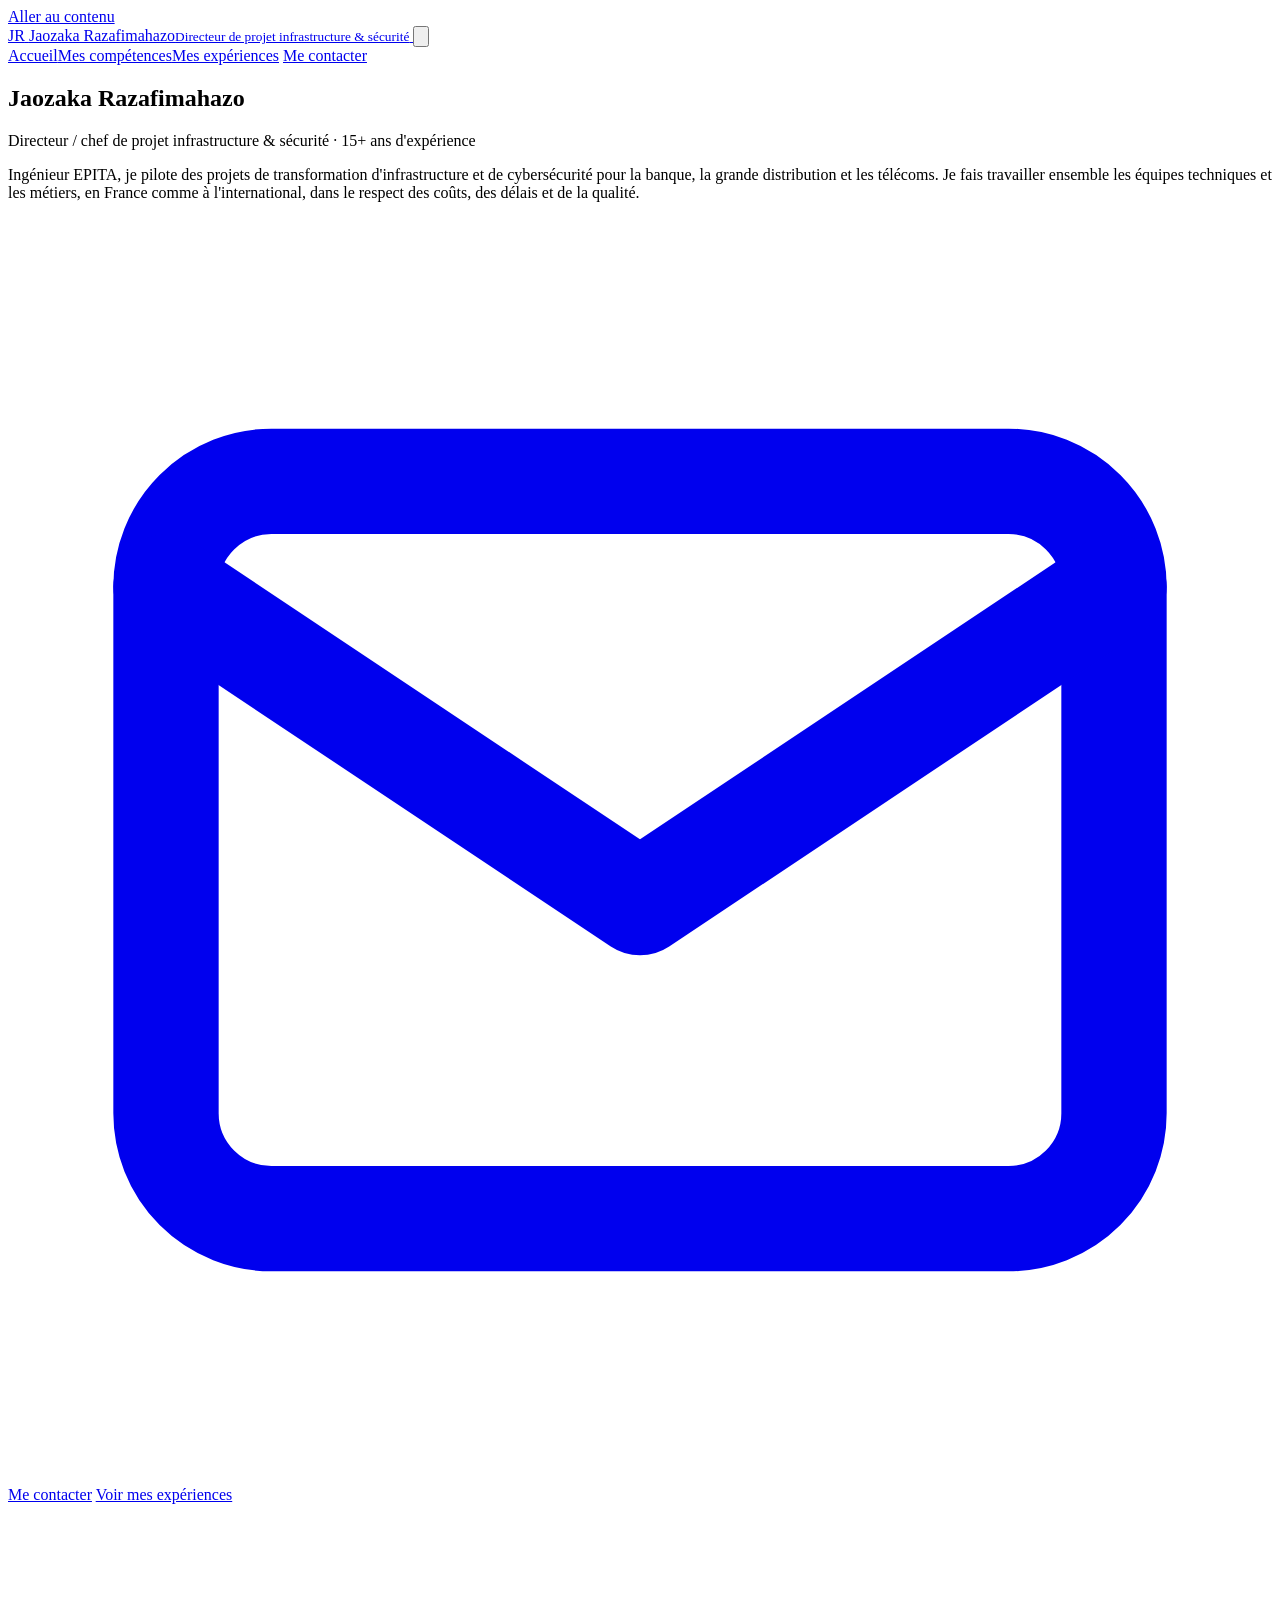
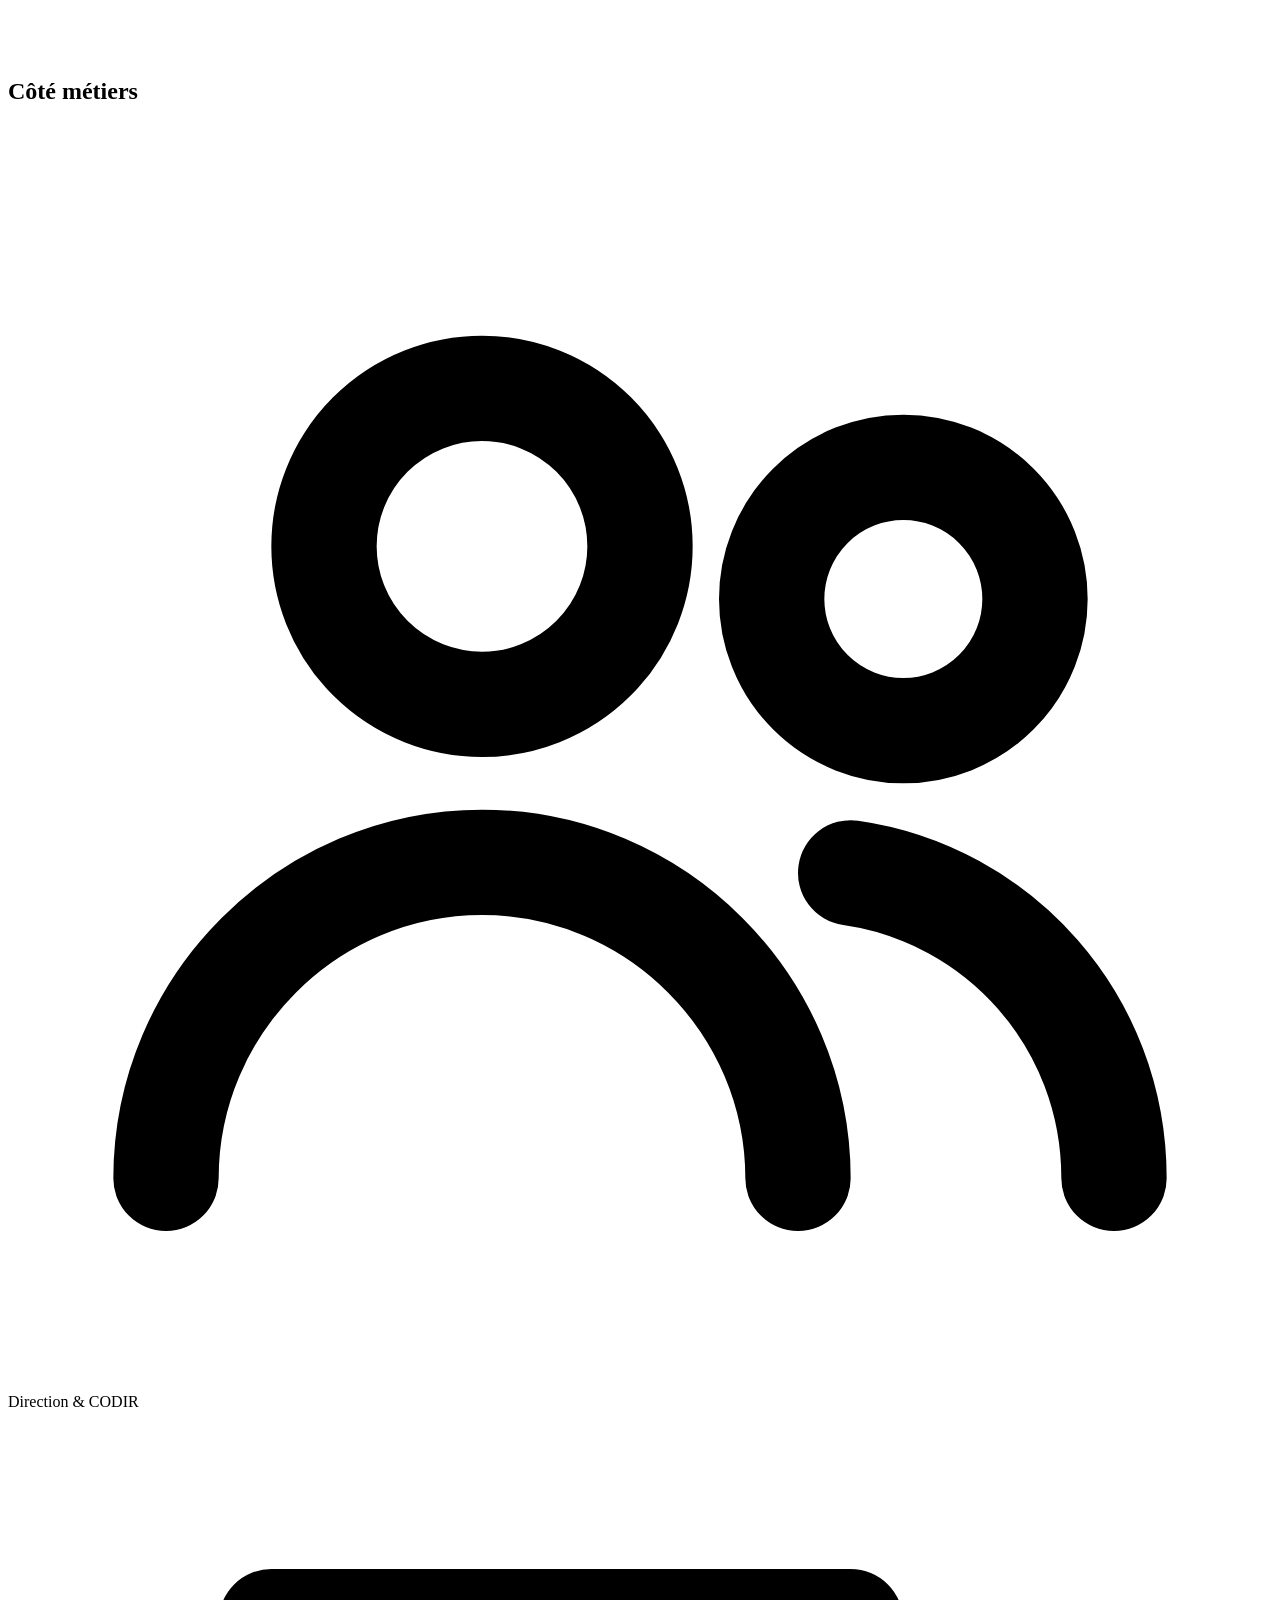
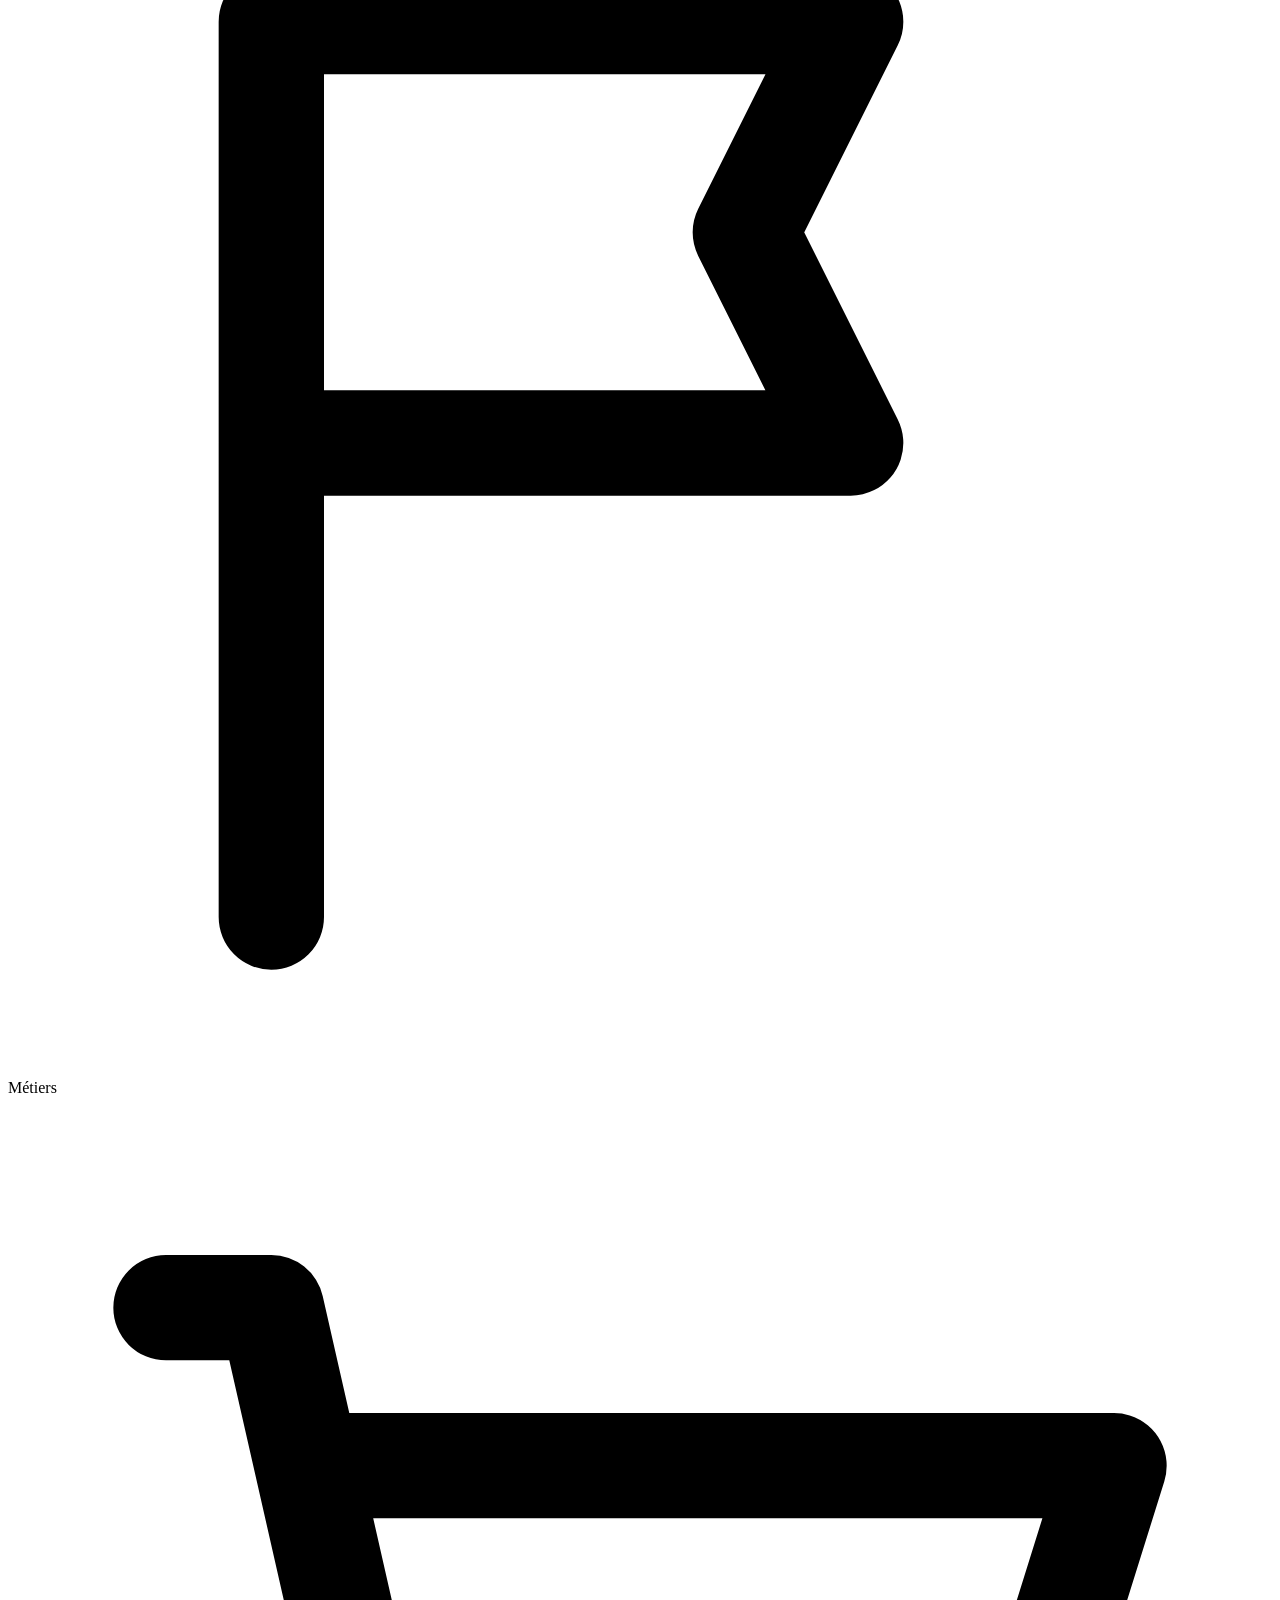
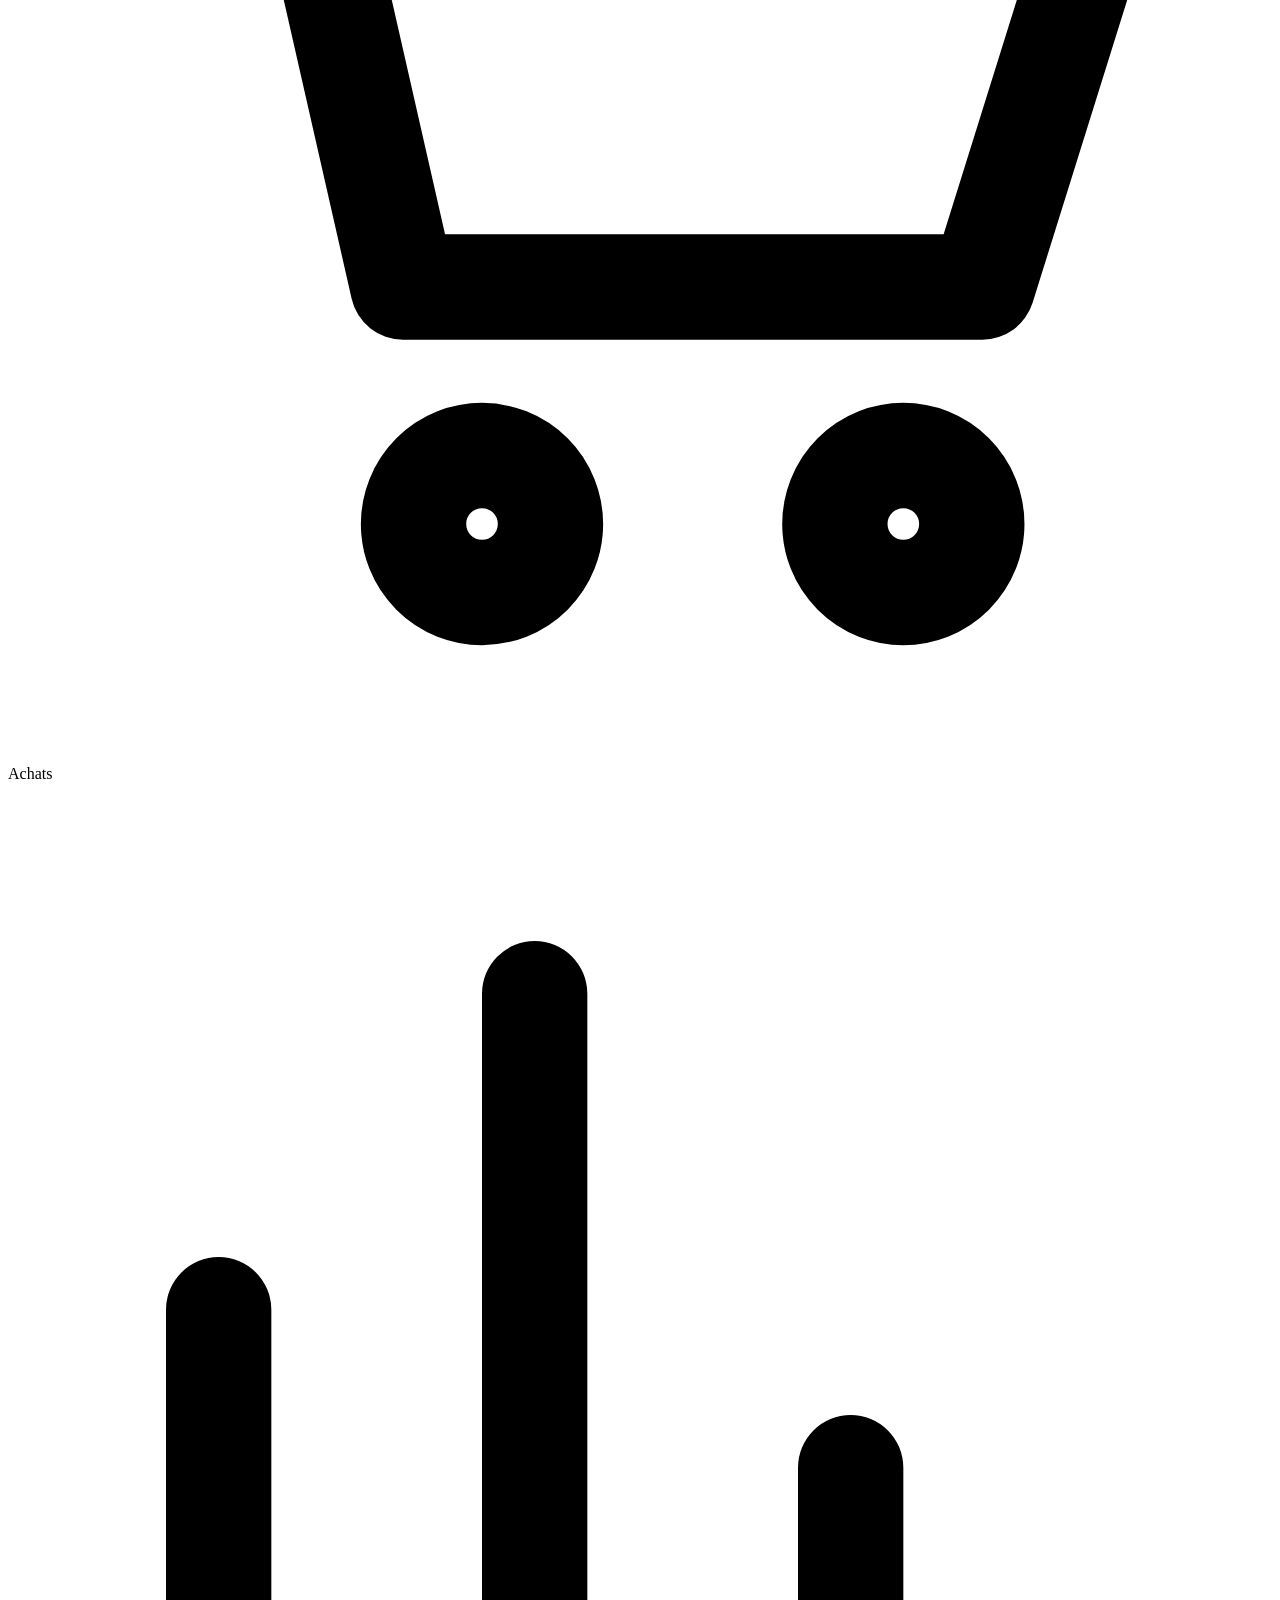
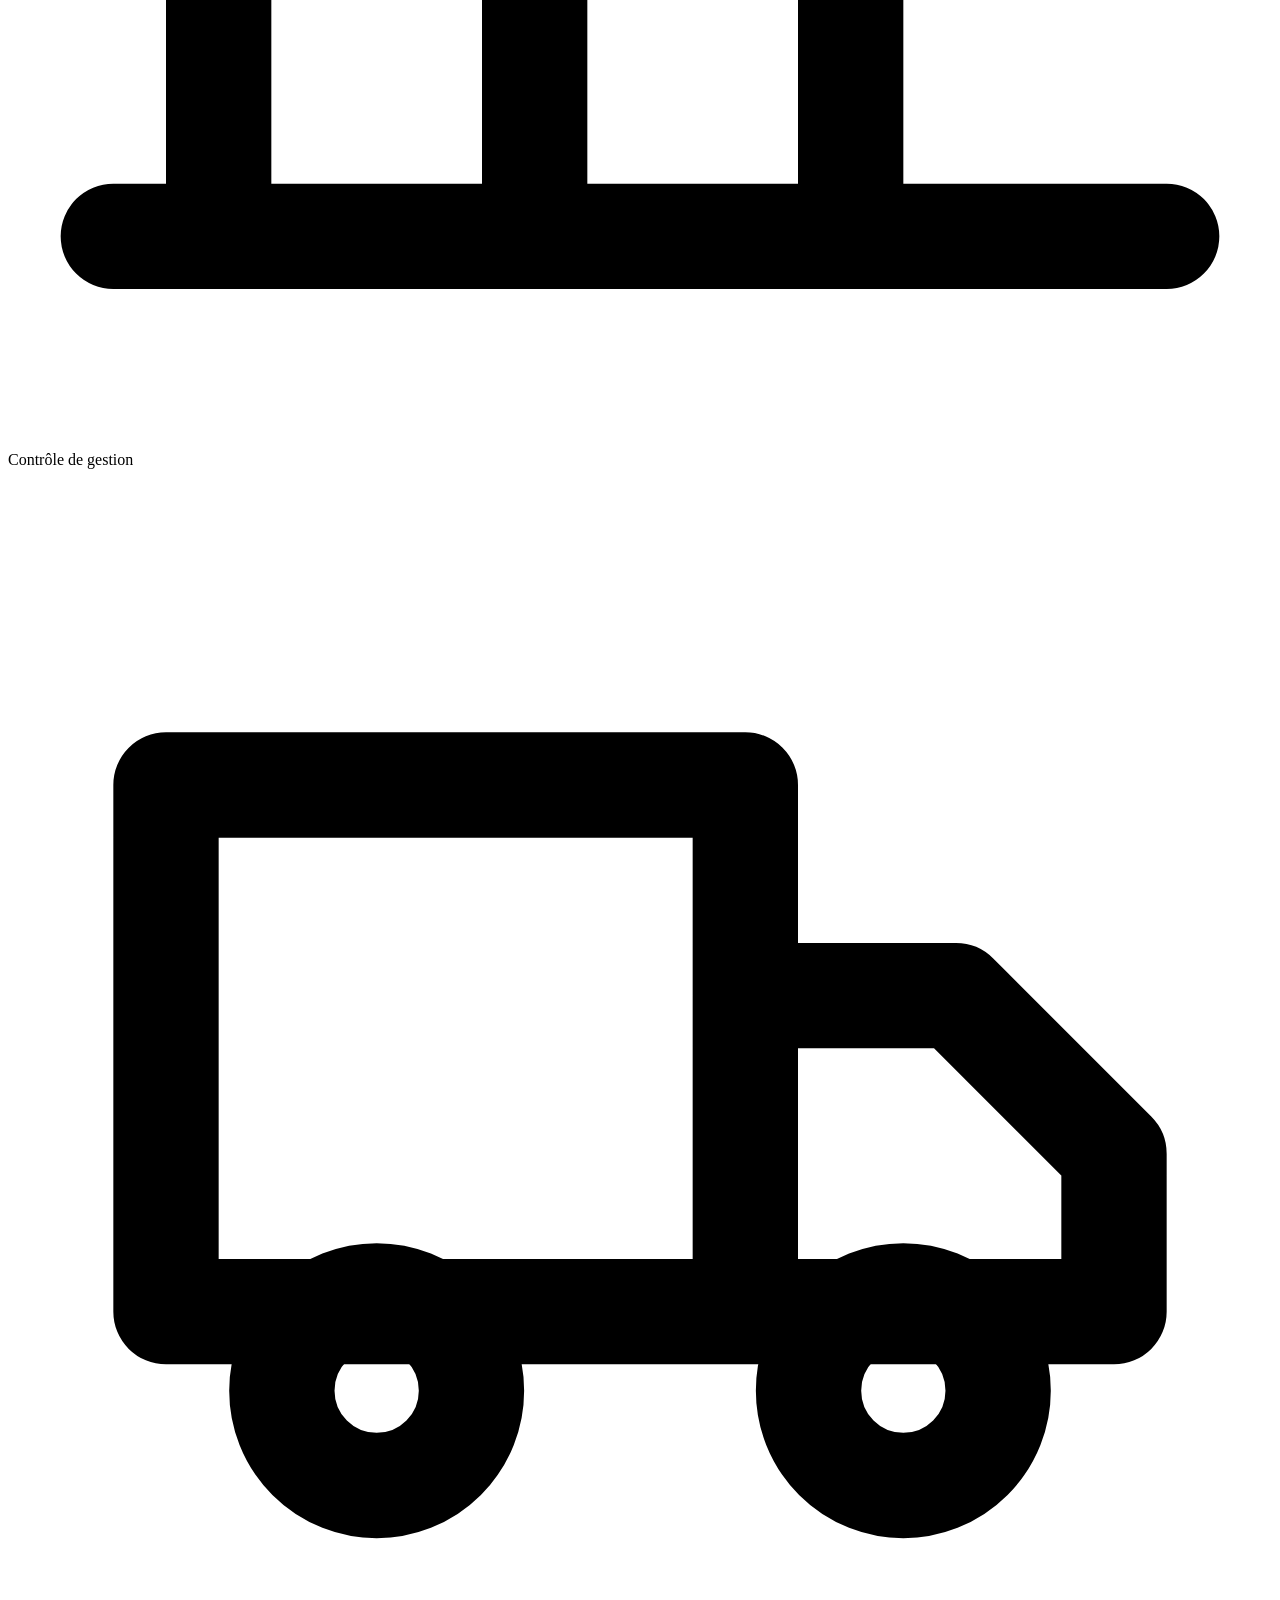
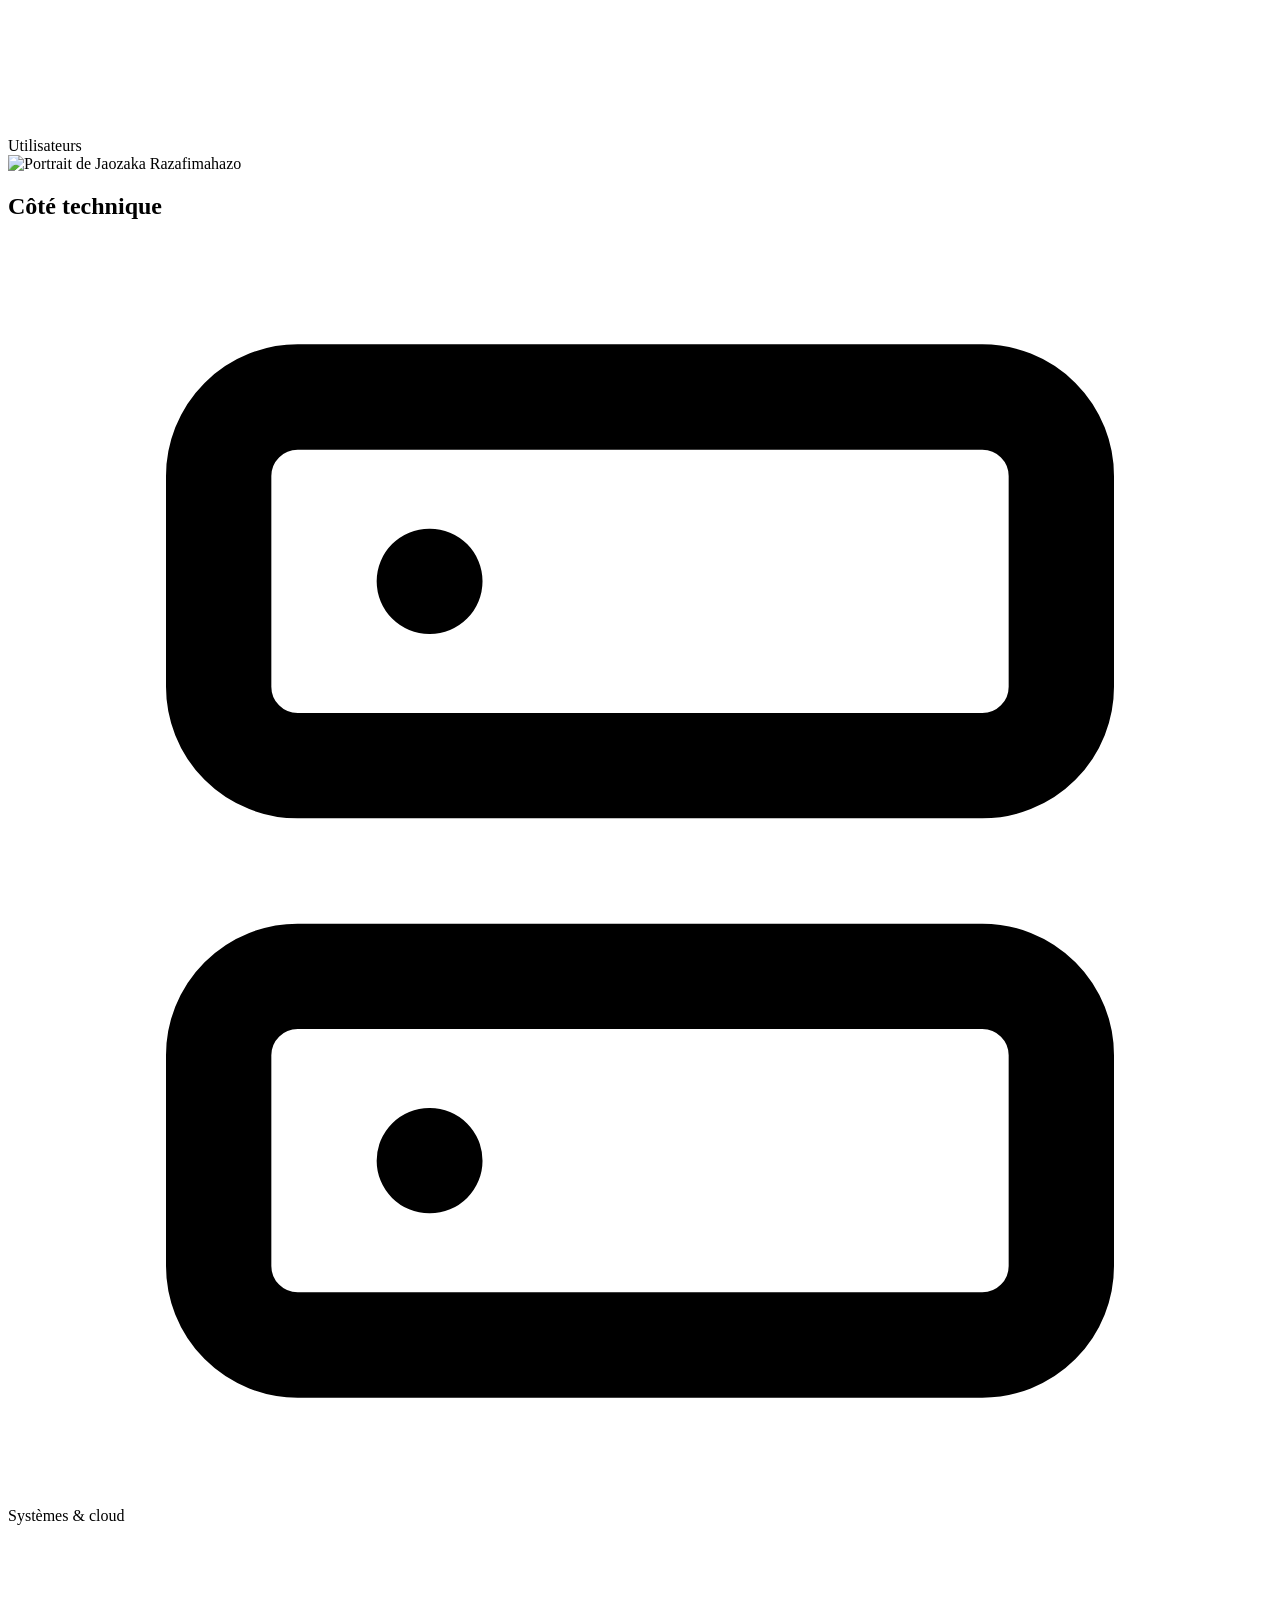
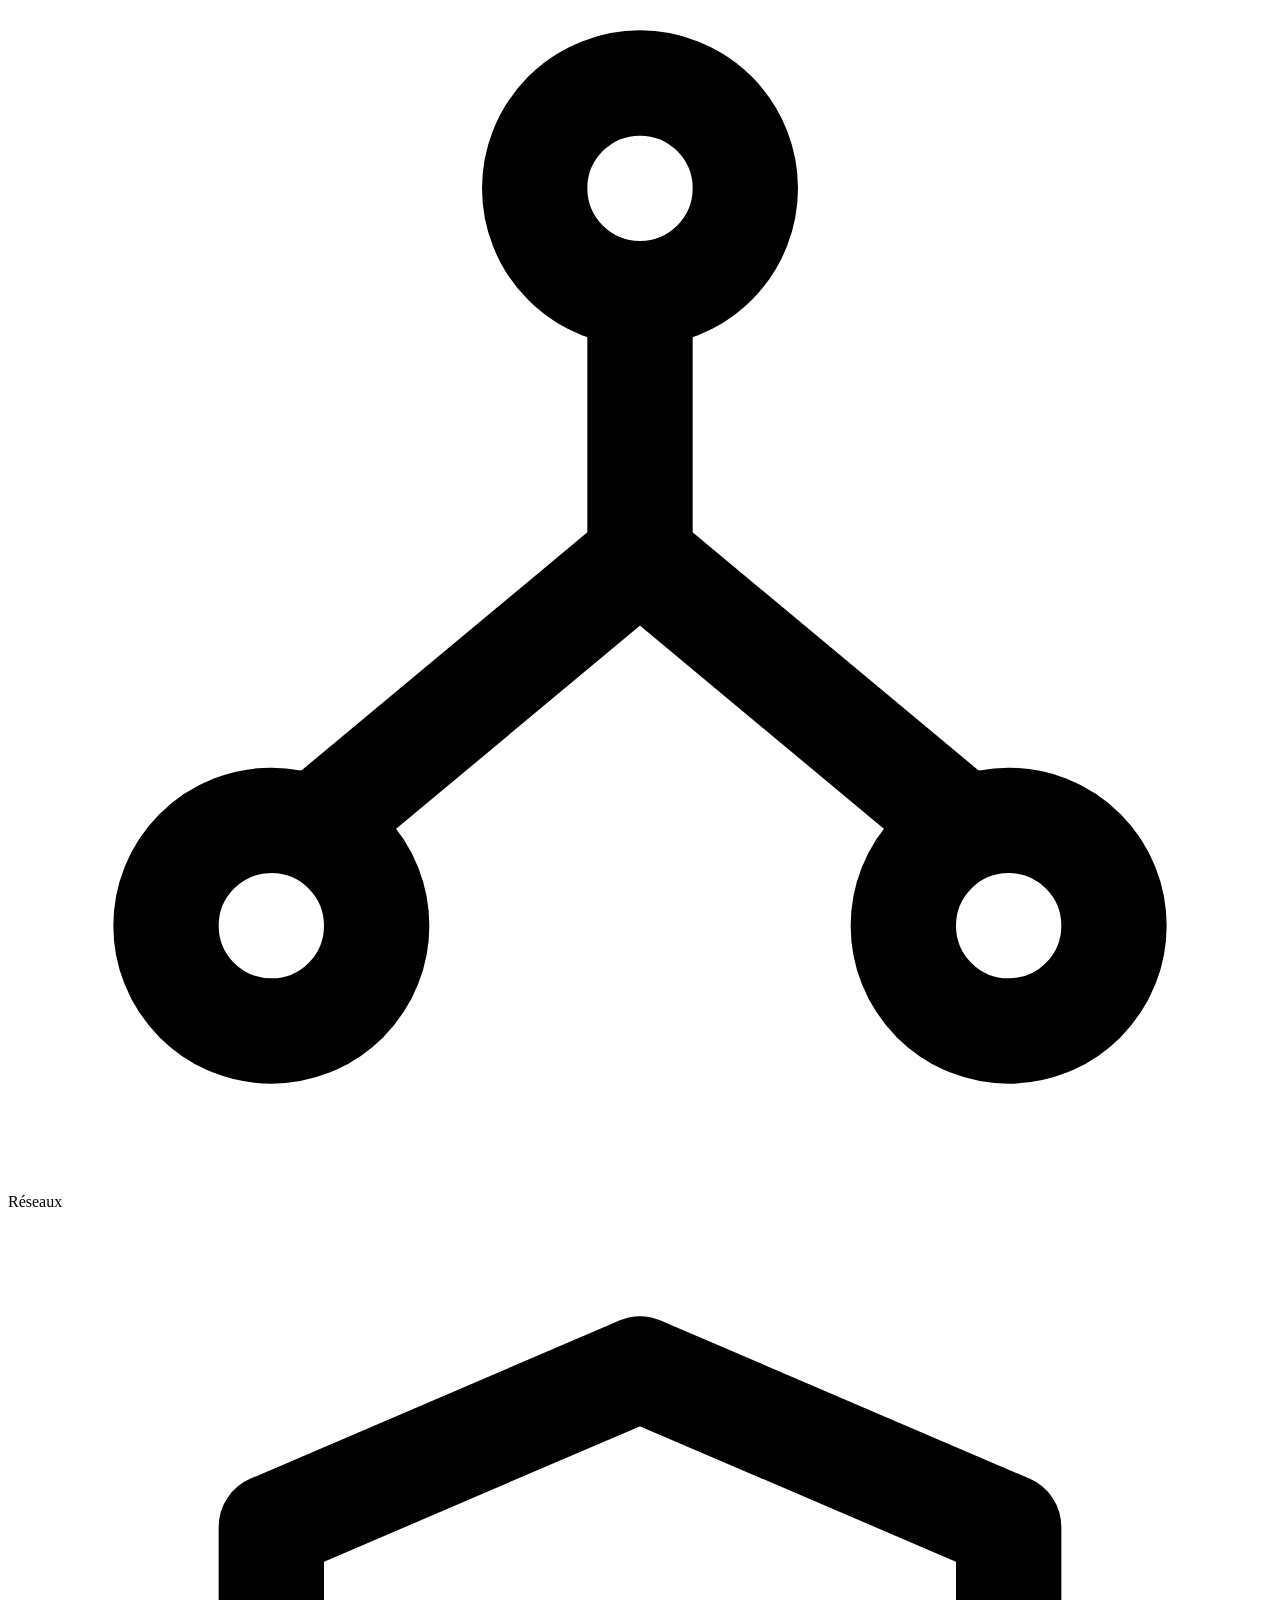
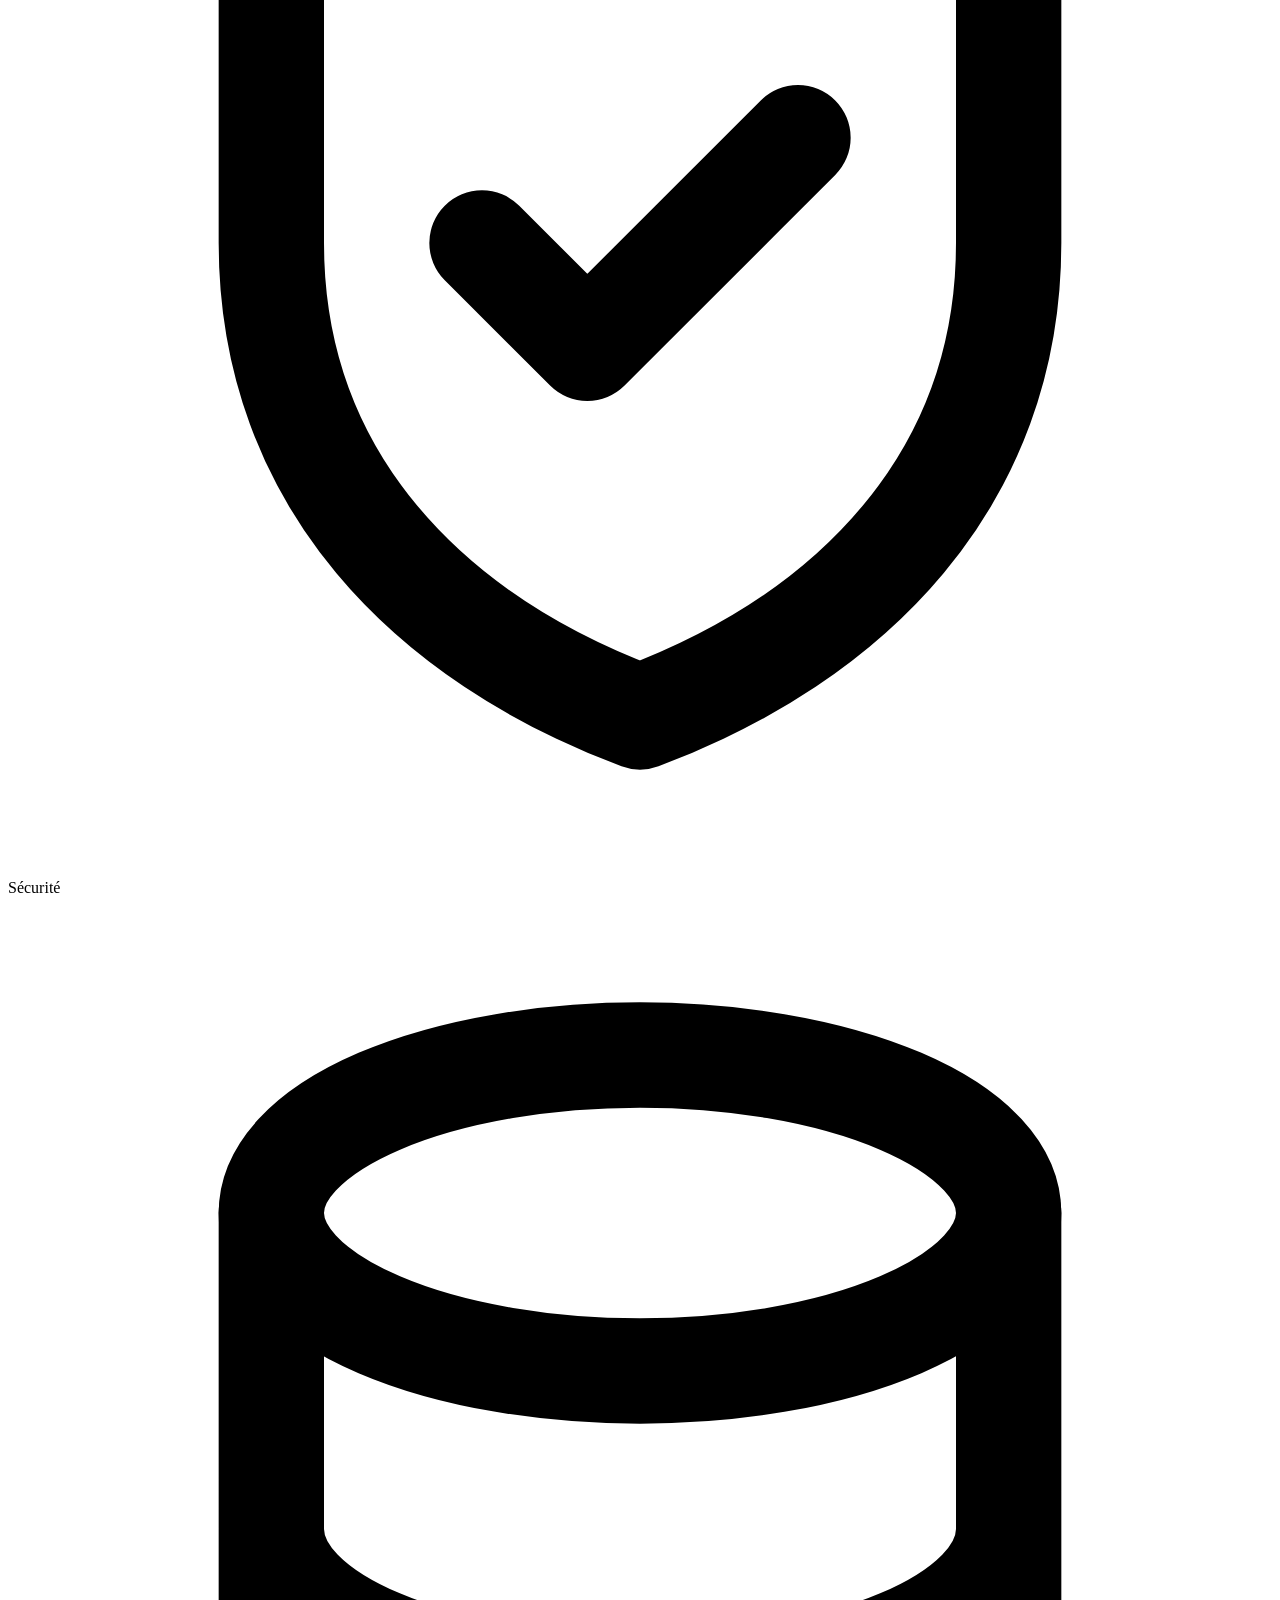
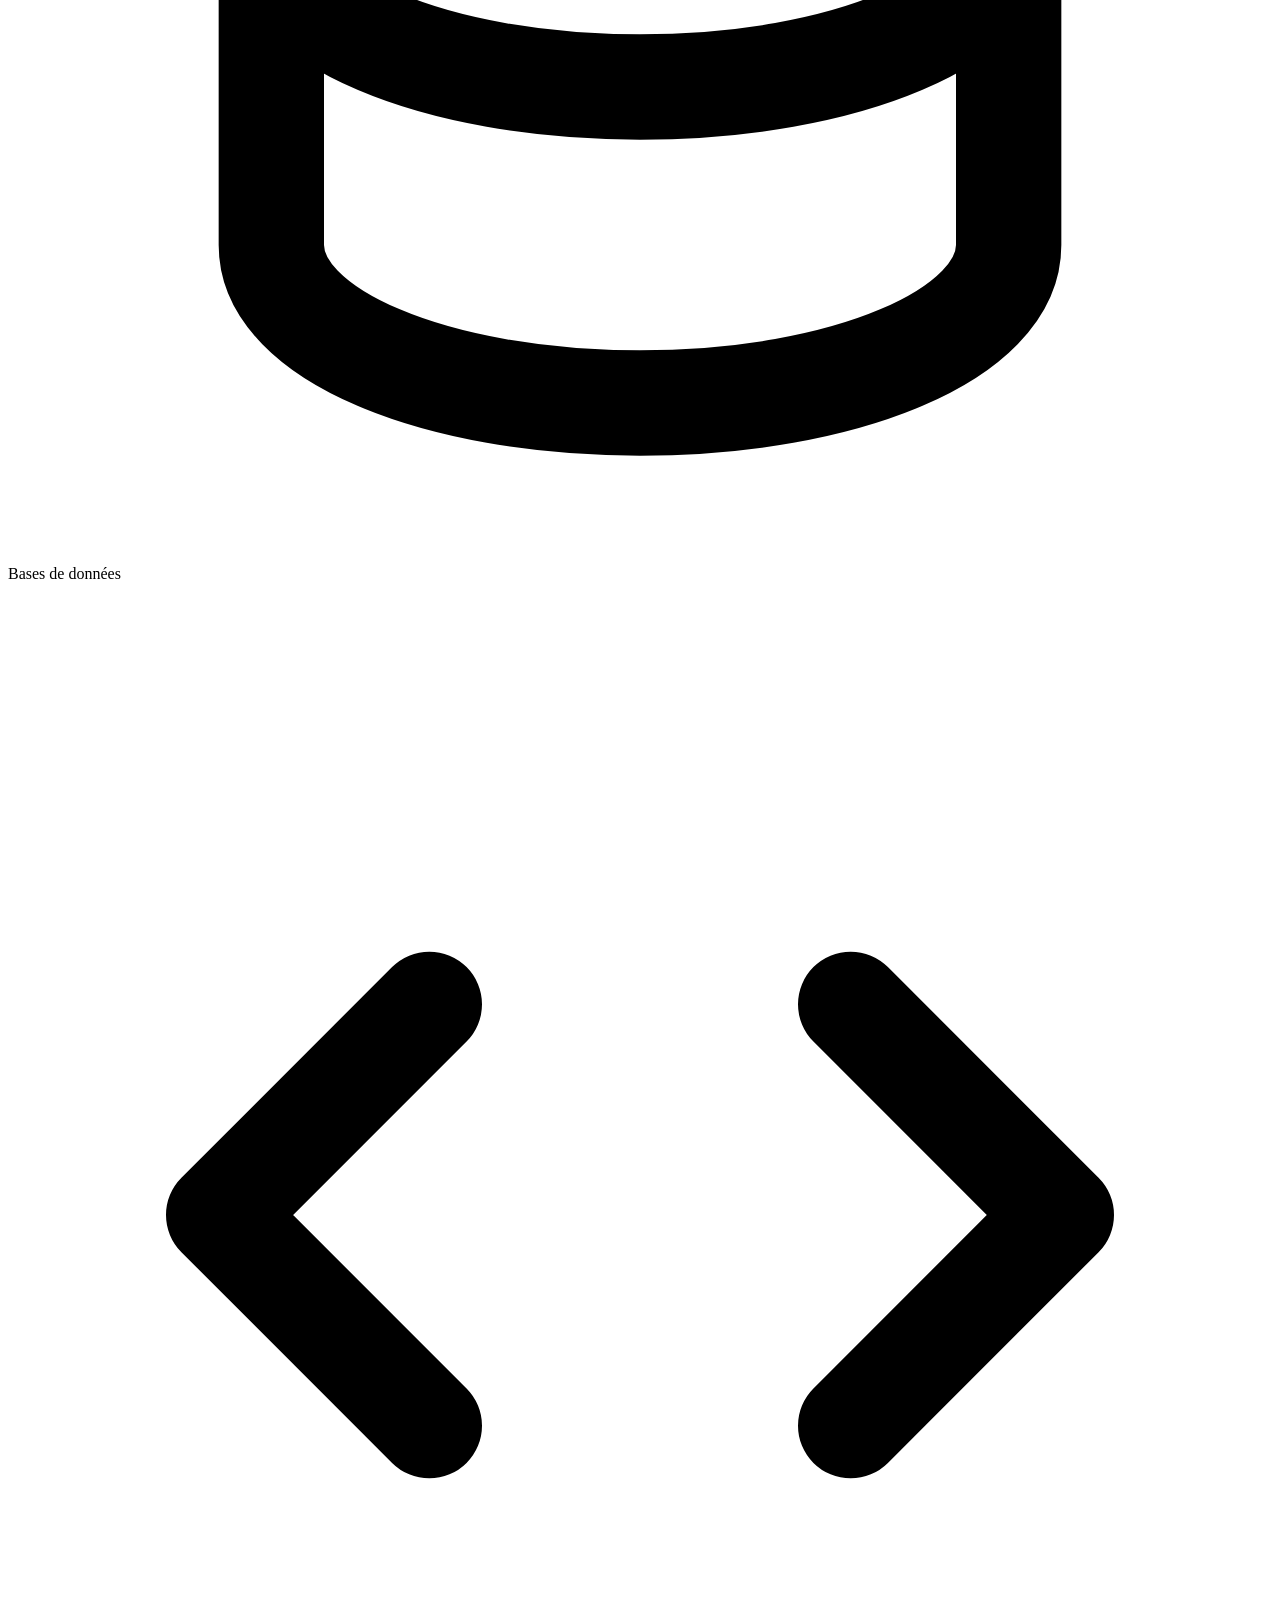
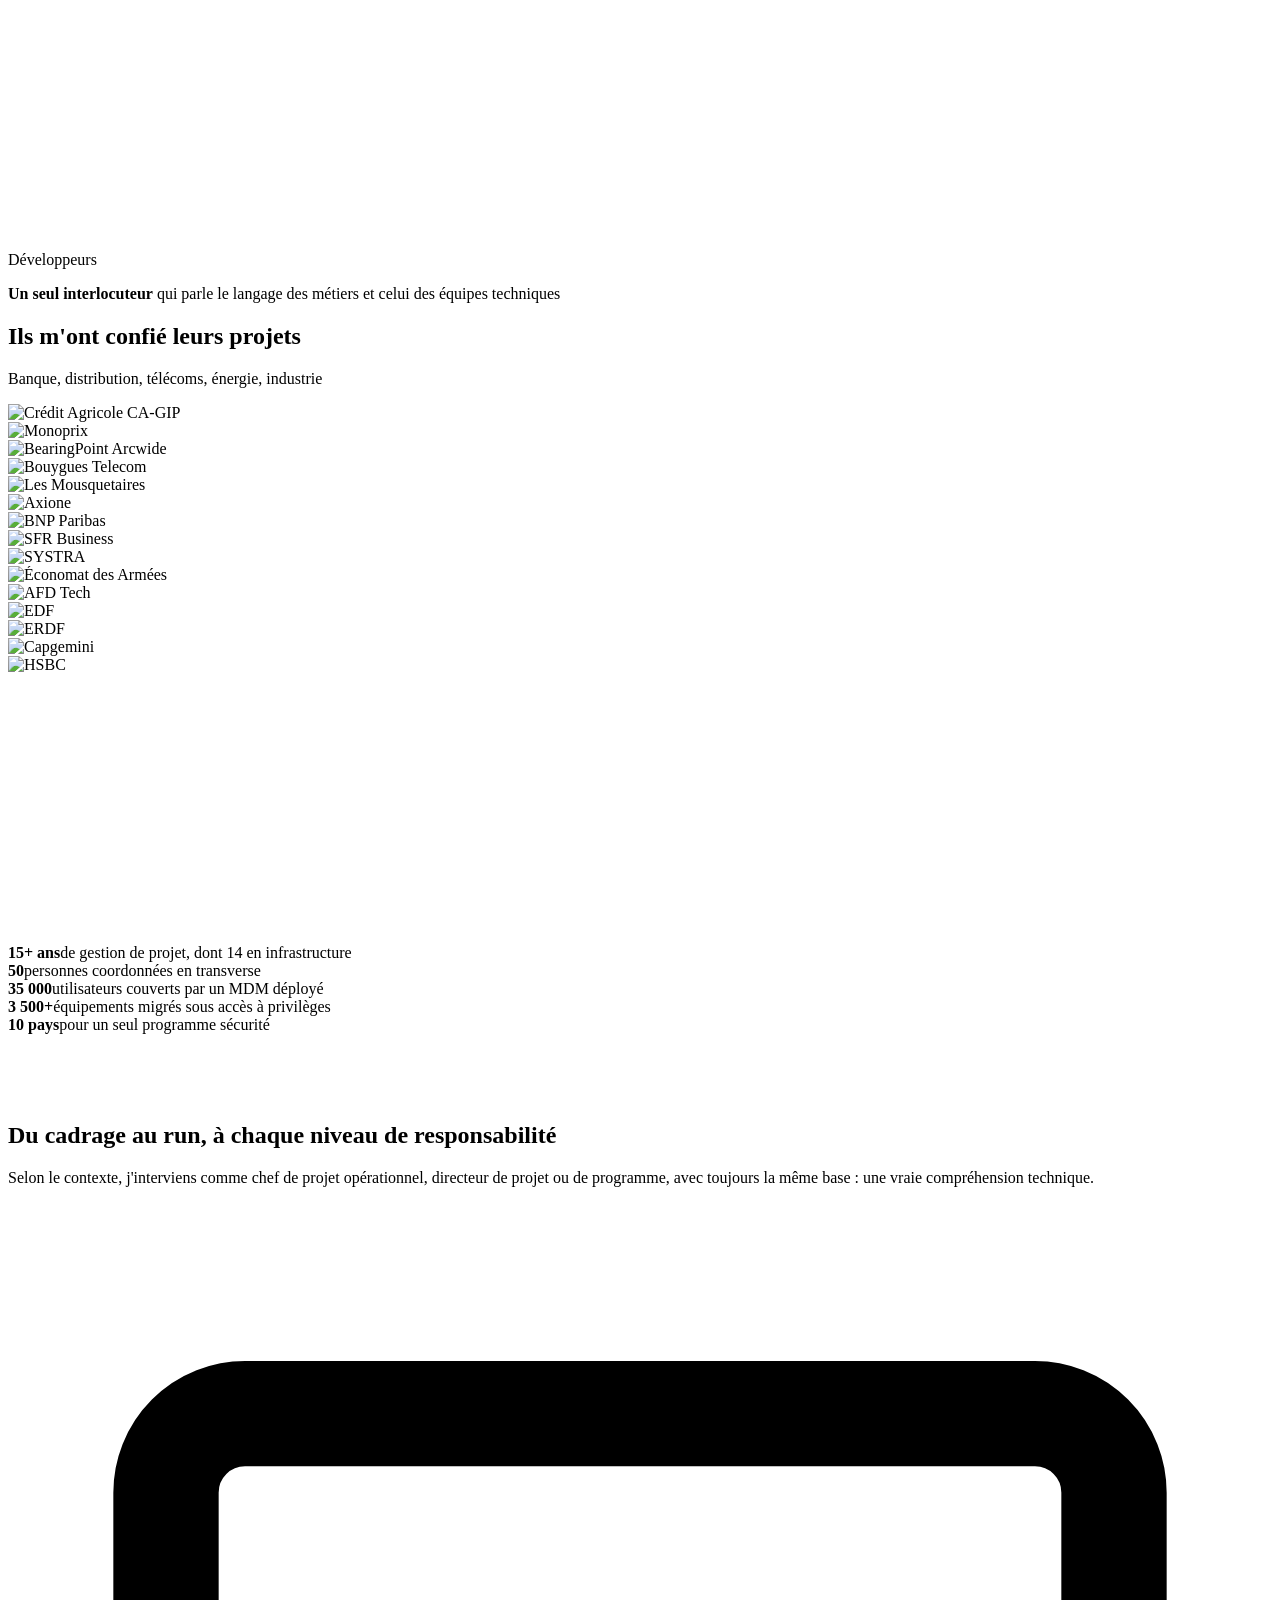
==== index.html @ 309fa980 "v0.1" ====
<!doctype html>
<html lang="fr">
<head>
<meta charset="utf-8">
<meta name="viewport" content="width=device-width, initial-scale=1">
<title>Jaozaka Razafimahazo — Directeur de projet infrastructure &amp; sécurité</title>
<meta name="description" content="15+ ans de pilotage de projets d&#x27;infrastructure et de cybersécurité pour la banque, la distribution et les télécoms. Chef de projet, directeur de projet, expertise serveurs, réseaux, sécurité et bases de données.">
<link rel="canonical" href="https://jaozaka.com/">
<meta property="og:type" content="profile">
<meta property="og:title" content="Jaozaka Razafimahazo — Directeur de projet infrastructure &amp; sécurité">
<meta property="og:description" content="15+ ans de pilotage de projets d&#x27;infrastructure et de cybersécurité pour la banque, la distribution et les télécoms. Chef de projet, directeur de projet, expertise serveurs, réseaux, sécurité et bases de données.">
<meta property="og:url" content="https://jaozaka.com/">
<meta property="og:image" content="https://jaozaka.com/assets/img/jaozaka.jpg">
<meta name="theme-color" content="#0f2438">
<link rel="icon" href="assets/img/favicon.svg" type="image/svg+xml">
<link rel="preload" href="assets/fonts/archivo-latin-wdth-normal.woff2" as="font" type="font/woff2" crossorigin>
<link rel="stylesheet" href="assets/css/style.css">
<script>document.documentElement.classList.add('js')</script>
</head>
<body>
<a class="skip" href="#contenu">Aller au contenu</a>
<header class="site-header">
  <div class="wrap">
    <a class="brand" href="index.html" aria-label="Accueil – Jaozaka Razafimahazo">
      <span class="brand-mark" aria-hidden="true">JR</span>
      <span class="brand-name">Jaozaka Razafimahazo<small>Directeur de projet infrastructure &amp; sécurité</small></span>
    </a>
    <button class="nav-toggle" aria-expanded="false" aria-controls="nav" aria-label="Ouvrir le menu"><svg viewBox="0 0 24 24" fill="none" stroke="currentColor" stroke-width="2" stroke-linecap="round" stroke-linejoin="round" aria-hidden="true"><path d="M4 7h16M4 12h16M4 17h16"/></svg></button>
    <nav class="nav" id="nav" aria-label="Navigation principale">
      <a href="index.html" aria-current="page">Accueil</a><a href="competences.html">Mes compétences</a><a href="experiences.html">Mes expériences</a>
      <a class="btn btn-primary" href="contact.html">Me contacter</a>
    </nav>
  </div>
</header>
<main id="contenu">

<section class="hero">
  <div class="wrap hero-grid">
    <div>
      <h1>Jaozaka Razafimahazo</h1>
      <p class="hero-role">Directeur / chef de projet infrastructure &amp; sécurité <span>·</span> 15+ ans d'expérience</p>
      <p class="hero-pitch">Ingénieur EPITA, je pilote des projets de transformation d'infrastructure et de cybersécurité pour la banque, la grande distribution et les télécoms. Je fais travailler ensemble les équipes techniques et les métiers, en France comme à l'international, dans le respect des coûts, des délais et de la qualité.</p>
      <div class="hero-actions">
        <a class="btn btn-primary" href="contact.html"><svg viewBox="0 0 24 24" fill="none" stroke="currentColor" stroke-width="2" stroke-linecap="round" stroke-linejoin="round" aria-hidden="true"><rect x="3" y="5" width="18" height="14" rx="2"/><path d="m3 7 9 6 9-6"/></svg>Me contacter</a>
        <a class="btn btn-ghost" href="experiences.html">Voir mes expériences</a>
      </div>
    </div>
    <div class="bridge" data-bridge><svg class="bridge-lines" aria-hidden="true"></svg><div class="bridge-col biz"><h2>Côté métiers</h2><span class="pill" style="--i:0;--dx:-12px" data-node="b"><svg viewBox="0 0 24 24" fill="none" stroke="currentColor" stroke-width="2" stroke-linecap="round" stroke-linejoin="round" aria-hidden="true"><circle cx="9" cy="8" r="3"/><path d="M3 20c0-3.3 2.7-6 6-6s6 2.7 6 6"/><circle cx="17" cy="9" r="2.5"/><path d="M16 14.2c2.8.4 5 2.8 5 5.8"/></svg>Direction &amp; CODIR</span><span class="pill" style="--i:1;--dx:-12px" data-node="b"><svg viewBox="0 0 24 24" fill="none" stroke="currentColor" stroke-width="2" stroke-linecap="round" stroke-linejoin="round" aria-hidden="true"><path d="M5 21V4M5 4h11l-2 4 2 4H5"/></svg>Métiers</span><span class="pill" style="--i:2;--dx:-12px" data-node="b"><svg viewBox="0 0 24 24" fill="none" stroke="currentColor" stroke-width="2" stroke-linecap="round" stroke-linejoin="round" aria-hidden="true"><path d="M3 4h2l2.5 11h11L21 7H6.5"/><circle cx="9" cy="19.5" r="1.3"/><circle cx="17" cy="19.5" r="1.3"/></svg>Achats</span><span class="pill" style="--i:3;--dx:-12px" data-node="b"><svg viewBox="0 0 24 24" fill="none" stroke="currentColor" stroke-width="2" stroke-linecap="round" stroke-linejoin="round" aria-hidden="true"><path d="M4 20V10M10 20V4M16 20v-7M22 20H2"/></svg>Contrôle de gestion</span><span class="pill" style="--i:4;--dx:-12px" data-node="b"><svg viewBox="0 0 24 24" fill="none" stroke="currentColor" stroke-width="2" stroke-linecap="round" stroke-linejoin="round" aria-hidden="true"><path d="M3 6h11v10H3zM14 10h4l3 3v3h-7"/><circle cx="7" cy="17.5" r="1.8"/><circle cx="17" cy="17.5" r="1.8"/></svg>Utilisateurs</span></div><div class="bridge-core" data-core><img src="assets/img/jaozaka.jpg" alt="Portrait de Jaozaka Razafimahazo" width="160" height="160"></div><div class="bridge-col tech"><h2>Côté technique</h2><span class="pill" style="--i:0;--dx:12px" data-node="t"><svg viewBox="0 0 24 24" fill="none" stroke="currentColor" stroke-width="2" stroke-linecap="round" stroke-linejoin="round" aria-hidden="true"><rect x="4" y="3" width="16" height="7" rx="1.5"/><rect x="4" y="14" width="16" height="7" rx="1.5"/><path d="M8 6.5h.01M8 17.5h.01"/></svg>Systèmes &amp; cloud</span><span class="pill" style="--i:1;--dx:12px" data-node="t"><svg viewBox="0 0 24 24" fill="none" stroke="currentColor" stroke-width="2" stroke-linecap="round" stroke-linejoin="round" aria-hidden="true"><circle cx="12" cy="5" r="2"/><circle cx="5" cy="19" r="2"/><circle cx="19" cy="19" r="2"/><path d="M12 7v5M12 12l-6 5M12 12l6 5"/></svg>Réseaux</span><span class="pill" style="--i:2;--dx:12px" data-node="t"><svg viewBox="0 0 24 24" fill="none" stroke="currentColor" stroke-width="2" stroke-linecap="round" stroke-linejoin="round" aria-hidden="true"><path d="M12 3 5 6v6c0 4.5 3 7.5 7 9 4-1.5 7-4.5 7-9V6z"/><path d="m9 12 2 2 4-4"/></svg>Sécurité</span><span class="pill" style="--i:3;--dx:12px" data-node="t"><svg viewBox="0 0 24 24" fill="none" stroke="currentColor" stroke-width="2" stroke-linecap="round" stroke-linejoin="round" aria-hidden="true"><ellipse cx="12" cy="6" rx="7" ry="3"/><path d="M5 6v12c0 1.7 3.1 3 7 3s7-1.3 7-3V6M5 12c0 1.7 3.1 3 7 3s7-1.3 7-3"/></svg>Bases de données</span><span class="pill" style="--i:4;--dx:12px" data-node="t"><svg viewBox="0 0 24 24" fill="none" stroke="currentColor" stroke-width="2" stroke-linecap="round" stroke-linejoin="round" aria-hidden="true"><path d="m8 8-4 4 4 4M16 8l4 4-4 4"/></svg>Développeurs</span></div><p class="bridge-caption"><strong>Un seul interlocuteur</strong> qui parle le langage des métiers et celui des équipes techniques</p></div>
  </div>
</section>

<section class="clients" aria-labelledby="clients-t">
  <div class="wrap">
    <div class="clients-head"><h2 id="clients-t">Ils m'ont confié leurs projets</h2><p>Banque, distribution, télécoms, énergie, industrie</p></div>
  </div>
  <div class="marquee"><div class="marquee-track"><div class="logo-tile"><img src="assets/img/clients/ca-gip.png" alt="Crédit Agricole CA-GIP" loading="lazy"></div><div class="logo-tile"><img src="assets/img/clients/monoprix.png" alt="Monoprix" loading="lazy"></div><div class="logo-tile"><img src="assets/img/clients/arcwide.png" alt="BearingPoint Arcwide" loading="lazy"></div><div class="logo-tile"><img src="assets/img/clients/bouygues-telecom.png" alt="Bouygues Telecom" loading="lazy"></div><div class="logo-tile"><img src="assets/img/clients/mousquetaires.png" alt="Les Mousquetaires" loading="lazy"></div><div class="logo-tile"><img src="assets/img/clients/axione.png" alt="Axione" loading="lazy"></div><div class="logo-tile"><img src="assets/img/clients/bnp-paribas.png" alt="BNP Paribas" loading="lazy"></div><div class="logo-tile"><img src="assets/img/clients/sfr-business.png" alt="SFR Business" loading="lazy"></div><div class="logo-tile"><img src="assets/img/clients/systra.png" alt="SYSTRA" loading="lazy"></div><div class="logo-tile"><img src="assets/img/clients/eda.png" alt="Économat des Armées" loading="lazy"></div><div class="logo-tile"><img src="assets/img/clients/afd-tech.png" alt="AFD Tech" loading="lazy"></div><div class="logo-tile"><img src="assets/img/clients/edf.png" alt="EDF" loading="lazy"></div><div class="logo-tile"><img src="assets/img/clients/erdf.png" alt="ERDF" loading="lazy"></div><div class="logo-tile"><img src="assets/img/clients/capgemini.png" alt="Capgemini" loading="lazy"></div><div class="logo-tile"><img src="assets/img/clients/hsbc.png" alt="HSBC" loading="lazy"></div><div class="logo-tile" aria-hidden="true"><img src="assets/img/clients/ca-gip.png" alt="" loading="lazy"></div><div class="logo-tile" aria-hidden="true"><img src="assets/img/clients/monoprix.png" alt="" loading="lazy"></div><div class="logo-tile" aria-hidden="true"><img src="assets/img/clients/arcwide.png" alt="" loading="lazy"></div><div class="logo-tile" aria-hidden="true"><img src="assets/img/clients/bouygues-telecom.png" alt="" loading="lazy"></div><div class="logo-tile" aria-hidden="true"><img src="assets/img/clients/mousquetaires.png" alt="" loading="lazy"></div><div class="logo-tile" aria-hidden="true"><img src="assets/img/clients/axione.png" alt="" loading="lazy"></div><div class="logo-tile" aria-hidden="true"><img src="assets/img/clients/bnp-paribas.png" alt="" loading="lazy"></div><div class="logo-tile" aria-hidden="true"><img src="assets/img/clients/sfr-business.png" alt="" loading="lazy"></div><div class="logo-tile" aria-hidden="true"><img src="assets/img/clients/systra.png" alt="" loading="lazy"></div><div class="logo-tile" aria-hidden="true"><img src="assets/img/clients/eda.png" alt="" loading="lazy"></div><div class="logo-tile" aria-hidden="true"><img src="assets/img/clients/afd-tech.png" alt="" loading="lazy"></div><div class="logo-tile" aria-hidden="true"><img src="assets/img/clients/edf.png" alt="" loading="lazy"></div><div class="logo-tile" aria-hidden="true"><img src="assets/img/clients/erdf.png" alt="" loading="lazy"></div><div class="logo-tile" aria-hidden="true"><img src="assets/img/clients/capgemini.png" alt="" loading="lazy"></div><div class="logo-tile" aria-hidden="true"><img src="assets/img/clients/hsbc.png" alt="" loading="lazy"></div></div></div>
</section>

<section class="section section-white" aria-labelledby="roles-t">
  <div class="wrap">
    <div class="figures" style="margin-bottom:clamp(48px,7vw,88px)">
      <div class="figure"><b>15+ ans</b><span>de gestion de projet, dont 14 en infrastructure</span></div>
      <div class="figure"><b>50</b><span>personnes coordonnées en transverse</span></div>
      <div class="figure"><b>35 000</b><span>utilisateurs couverts par un MDM déployé</span></div>
      <div class="figure"><b>3 500+</b><span>équipements migrés sous accès à privilèges</span></div>
      <div class="figure"><b>10 pays</b><span>pour un seul programme sécurité</span></div>
    </div>
    <div class="section-head">
      <h2 id="roles-t">Du cadrage au run, à chaque niveau de responsabilité</h2>
      <p>Selon le contexte, j'interviens comme chef de projet opérationnel, directeur de projet ou de programme, avec toujours la même base : une vraie compréhension technique.</p>
    </div>
    <div class="roles">
      <div class="role">
        <div class="role-icon"><svg viewBox="0 0 24 24" fill="none" stroke="currentColor" stroke-width="2" stroke-linecap="round" stroke-linejoin="round" aria-hidden="true"><rect x="3" y="4" width="18" height="12" rx="1.5"/><path d="M8 20h8M12 16v4"/></svg></div>
        <h3>Chef de projet</h3>
        <p>Je tiens le triptyque coût, délai, qualité, de la note de cadrage à la mise en production.</p>
        <ul class="ticks"><li>Plan projet : budget, planning, charge, risques</li><li>Pilotage des prestataires et des intégrateurs</li><li>Livrables : DAT, DEX, PV de recette, REX</li><li>Build to run et transfert à l'exploitation</li></ul>
      </div>
      <div class="role">
        <div class="role-icon"><svg viewBox="0 0 24 24" fill="none" stroke="currentColor" stroke-width="2" stroke-linecap="round" stroke-linejoin="round" aria-hidden="true"><path d="m12 3 9 5-9 5-9-5z"/><path d="m3 13 9 5 9-5"/></svg></div>
        <h3>Directeur de projet / programme</h3>
        <p>Je porte les programmes devant les instances de décision et j'arbitre entre les projets.</p>
        <ul class="ticks"><li>Gouvernance : COPIL, COPROJ, CODIR, COMEX</li><li>Budgets jusqu'à 5 M€, CAPEX / OPEX, ROI</li><li>Appels d'offres, POC et négociation</li><li>Programmes multi-pays et roadmaps IT</li></ul>
      </div>
      <div class="role">
        <div class="role-icon"><svg viewBox="0 0 24 24" fill="none" stroke="currentColor" stroke-width="2" stroke-linecap="round" stroke-linejoin="round" aria-hidden="true"><path d="M12 3 5 6v6c0 4.5 3 7.5 7 9 4-1.5 7-4.5 7-9V6z"/><path d="m9 12 2 2 4-4"/></svg></div>
        <h3>Expertise infra &amp; sécurité</h3>
        <p>Je challenge les solutions avec les experts, car j'ai moi-même administré, développé et déployé.</p>
        <ul class="ticks"><li>Serveurs, virtualisation et cloud</li><li>Réseaux LAN / WAN, WiFi, fibre</li><li>Sécurité : PAM, firewall, proxy, SAST</li><li>Bases de données et middleware</li></ul>
      </div>
    </div>
  </div>
</section>

<section class="section section-ink" aria-labelledby="stack-t">
  <div class="wrap">
    <div class="section-head">
      <h2 id="stack-t">Une culture technique sur toute la pile</h2>
      <p>Avant de diriger des projets, j'ai été développeur, ingénieur système AIX et DBA Oracle. Je parle le même langage que les équipes que je coordonne.</p>
    </div>
    <div class="rack" role="list"><div class="rack-unit" role="listitem"><span class="led" aria-hidden="true"></span><h3>Sécurité<small>Accès à privilèges, filtrage, sécurité applicative</small></h3><ul class="chips"><li>CyberArk PAM</li><li>IAM</li><li>Firewalling</li><li>WAF</li><li>Proxy Netskope</li><li>SAST / IAST / DAST</li><li>ISO 27001 (certification en cours)</li><li>Loi de programmation militaire</li></ul><div class="rack-years">5 ans<small>d'expérience</small></div></div><div class="rack-unit" role="listitem"><span class="led" aria-hidden="true"></span><h3>Réseaux<small>LAN, MAN, WAN, WiFi, fibre</small></h3><ul class="chips"><li>LAN / MAN / WAN</li><li>FTTH (GPON)</li><li>Interop ARCEP</li><li>MPLS multi-VRF</li><li>WiFi Aruba &amp; Cisco</li><li>Cisco &amp; Huawei N2 / N3</li><li>ToIP</li></ul><div class="rack-years">14 ans<small>d'expérience</small></div></div><div class="rack-unit" role="listitem"><span class="led" aria-hidden="true"></span><h3>Serveurs &amp; cloud<small>Systèmes, virtualisation, poste de travail</small></h3><ul class="chips"><li>Windows Server</li><li>Linux / Unix</li><li>AIX</li><li>VMware / NSX</li><li>Nutanix</li><li>Azure</li><li>AWS</li><li>GCP</li><li>Cloud privé</li><li>Active Directory / DNS</li><li>SCCM / Intune</li><li>Citrix</li></ul><div class="rack-years">14 ans<small>d'expérience</small></div></div><div class="rack-unit" role="listitem"><span class="led" aria-hidden="true"></span><h3>Bases de données &amp; middleware<small>Données, flux et intégration</small></h3><ul class="chips"><li>Oracle</li><li>SQL / PL-SQL</li><li>MySQL</li><li>Informatica</li><li>Talend</li><li>Kafka</li><li>Boomi</li><li>WebSphere</li><li>Kubernetes</li></ul><div class="rack-years">15 ans<small>d'expérience</small></div></div></div>
  </div>
</section>

<section class="section" aria-labelledby="talk-t">
  <div class="wrap talk">
    <div>
      <h2 id="talk-t" class="talk-statement">Je traduis les contraintes techniques en décisions métier, et les besoins métier en plans d'action techniques.</h2>
      <div class="talk-points">
        <div><h3>La communication comme outil de pilotage</h3><p>Comités de direction, war rooms, ateliers techniques, onboarding d'administrateurs à Singapour ou à New York : j'adapte le message à chaque public.</p></div>
        <div><h3>Une vraie capacité d'adaptation</h3><p>Banque, distribution, télécoms, énergie, défense ; grands groupes comme start-up ; du terrain (sites 3G, centres d'appel) jusqu'au conseil d'administration.</p></div>
        <div><h3>Des équipes qui avancent ensemble</h3><p>Jusqu'à 50 personnes coordonnées en transverse, internes, prestataires et équipes offshore, sans lien hiérarchique direct.</p></div>
      </div>
    </div>
    <aside class="audience" aria-label="Mes interlocuteurs">
      <h3>Mes interlocuteurs au quotidien</h3>
      <small>Côté métiers et direction</small>
      <div class="audience-row biz"><span>COMEX / CODIR</span><span>Directions métiers</span><span>Contrôle de gestion</span><span>Achats</span><span>Juridique &amp; conformité</span><span>Utilisateurs finaux</span></div>
      <small>Côté technique</small>
      <div class="audience-row tech"><span>Équipes système</span><span>Équipes réseau</span><span>Sécurité / RSSI</span><span>Architectes</span><span>Développeurs</span><span>Exploitation</span><span>Intégrateurs &amp; éditeurs</span></div>
    </aside>
  </div>
</section>

<section class="section section-ink" aria-labelledby="method-t">
  <div class="wrap">
    <div class="section-head">
      <h2 id="method-t">Ma méthode, en trois phases</h2>
      <p>Chaque phase produit ses livrables et passe par une validation avant la suivante.</p>
    </div>
    <ol class="phases" style="list-style:none;padding:0;margin:0">
      <li class="phase"><span class="phase-num">1</span><h3>Étude</h3><ul class="ticks"><li>Note de cadrage</li><li>Dossier d'engagement projet</li><li>Analyse d'impact et de risques</li></ul></li>
      <li class="phase"><span class="phase-num">2</span><h3>Analyse</h3><ul class="ticks"><li>Kick-off analyse</li><li>Plan projet : planning, charge, budget, RACI, risques</li><li>Appel d'offres et POC</li><li>Dossier d'architecture</li></ul></li>
      <li class="phase"><span class="phase-num">3</span><h3>Réalisation</h3><ul class="ticks"><li>Kick-off réalisation, plan de migration</li><li>QQQ des opérations build to run</li><li>Reporting et remontée des risques</li><li>Dossier d'exploitation et bilan projet</li></ul></li>
    </ol>
  </div>
</section>
<section class="cta-band"><div class="wrap">
  <div><h2>Un projet d'infrastructure ou de cybersécurité à piloter ?</h2>
  <p>Mission de direction de projet, de programme ou poste en CDI : parlons-en.</p></div>
  <a class="btn" href="contact.html"><svg viewBox="0 0 24 24" fill="none" stroke="currentColor" stroke-width="2" stroke-linecap="round" stroke-linejoin="round" aria-hidden="true"><rect x="3" y="5" width="18" height="14" rx="2"/><path d="m3 7 9 6 9-6"/></svg>Me contacter</a>
</div></section>

</main>
<footer class="site-footer">
  <div class="wrap">
    <div class="footer-grid">
      <div>
        <strong>Jaozaka Razafimahazo</strong>
        <p>Directeur / chef de projet infrastructure &amp; sécurité · Île-de-France</p>
      </div>
      <nav aria-label="Pied de page">
        <a href="index.html">Accueil</a><a href="competences.html">Compétences</a><a href="experiences.html">Expériences</a><a href="contact.html">Contact</a>
        <a href="https://www.linkedin.com/in/jaozaka" target="_blank" rel="noopener">LinkedIn</a>
      </nav>
    </div>
    <div class="footer-bottom">© <span data-year>2026</span> Jaozaka Razafimahazo — JRConsulting</div>
  </div>
</footer>
<script src="assets/js/main.js" defer></script>
</body>
</html>
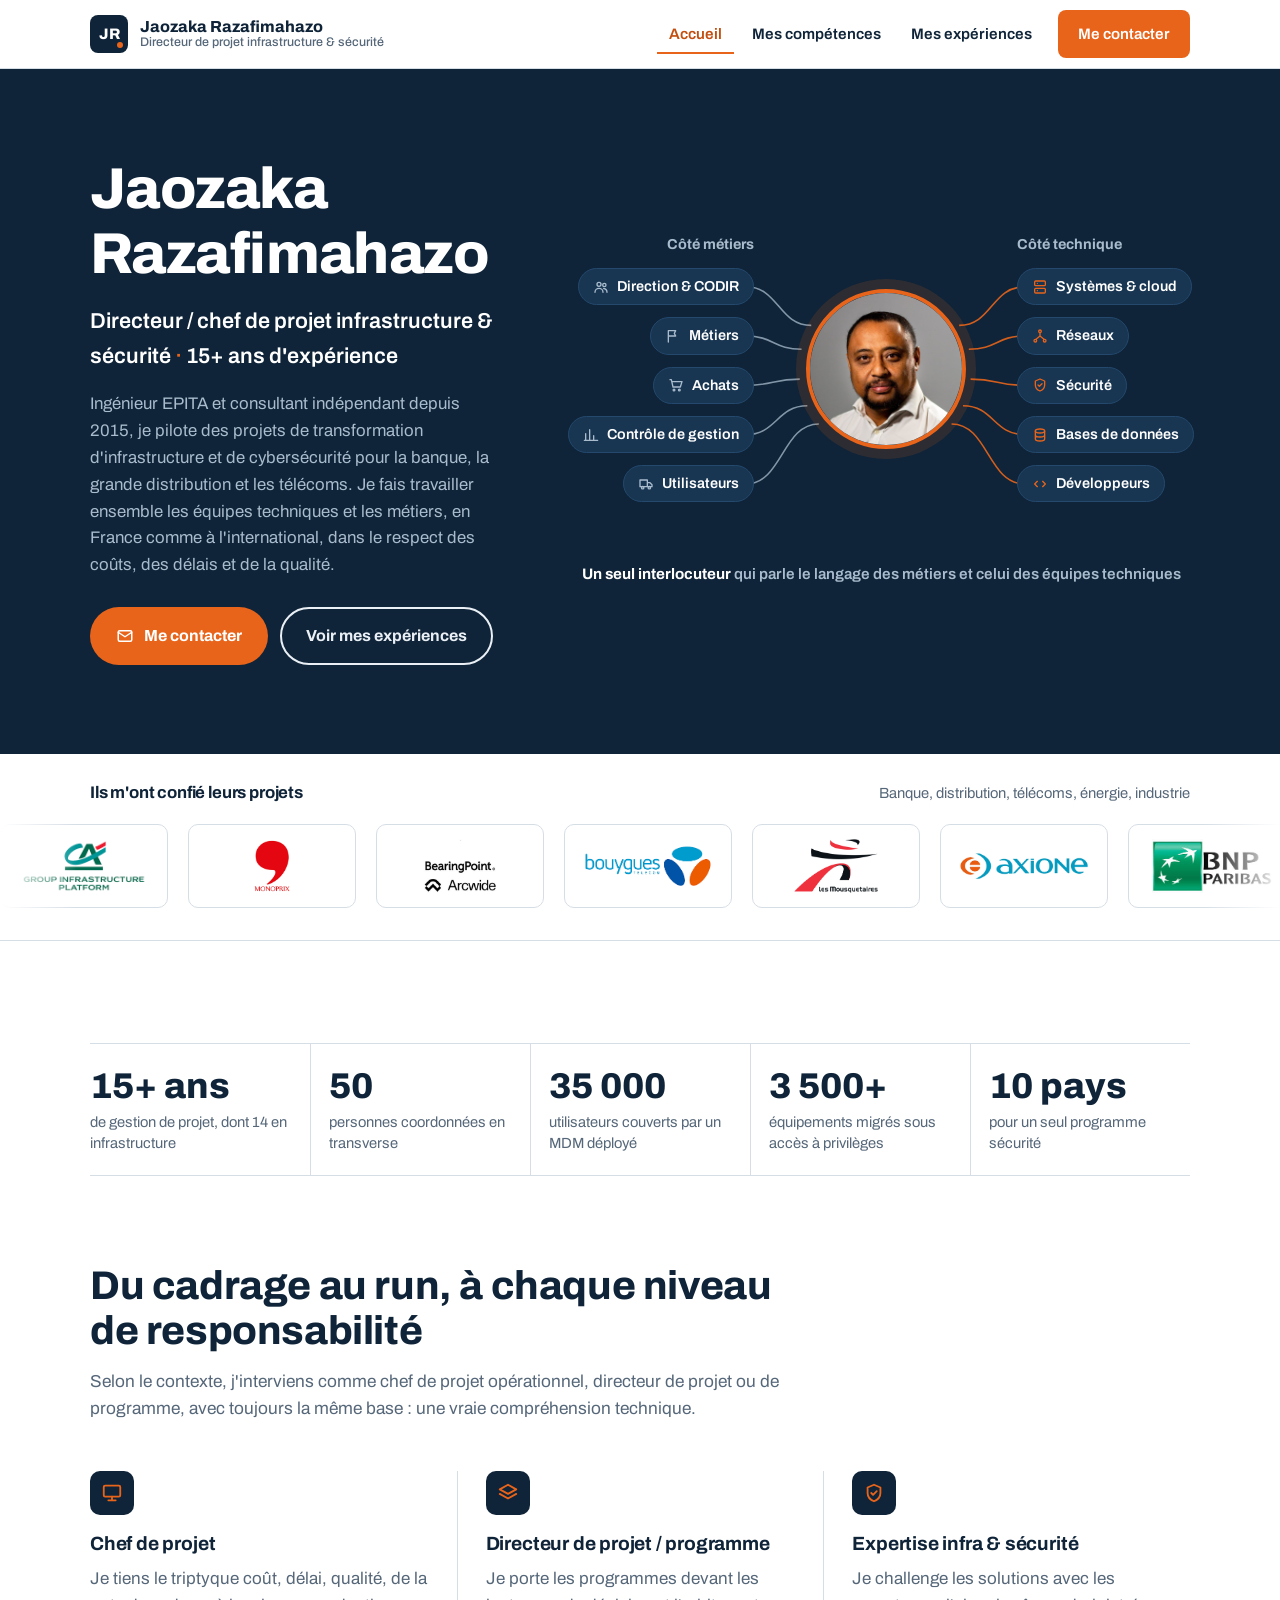
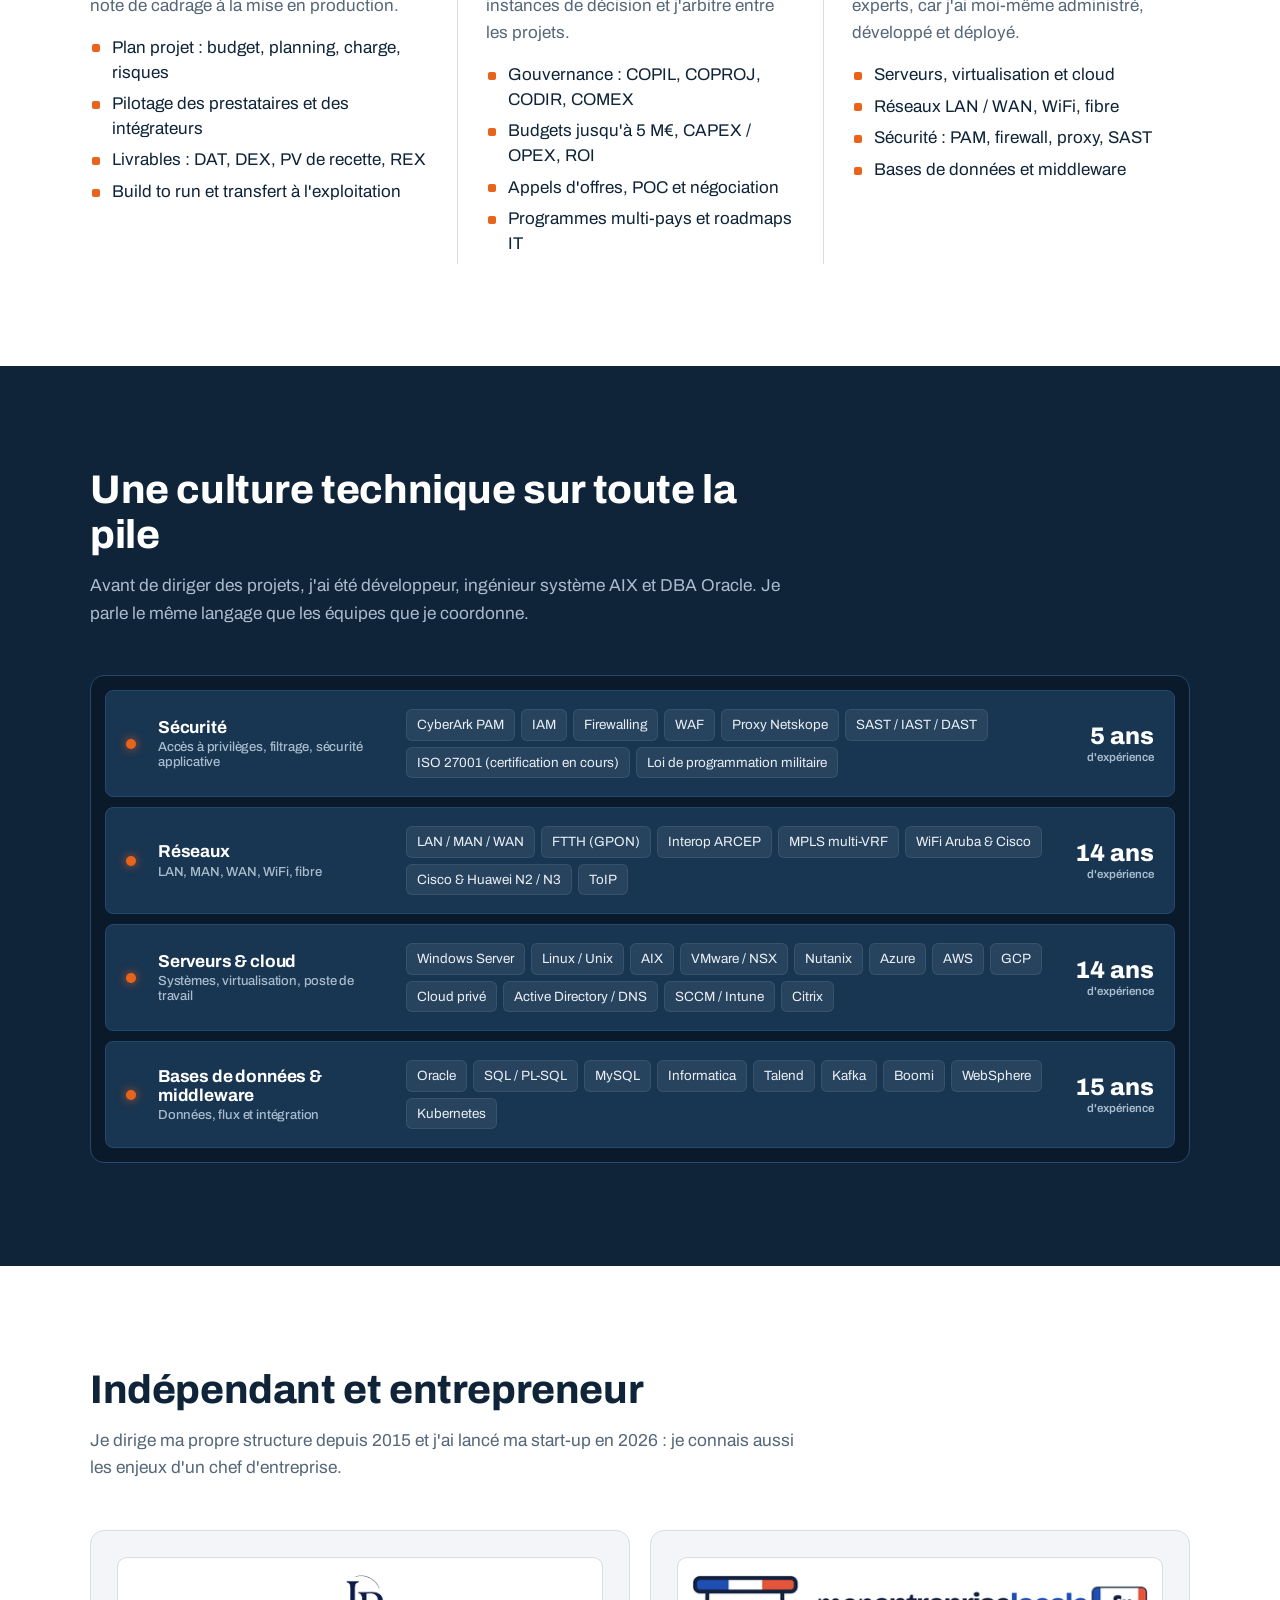
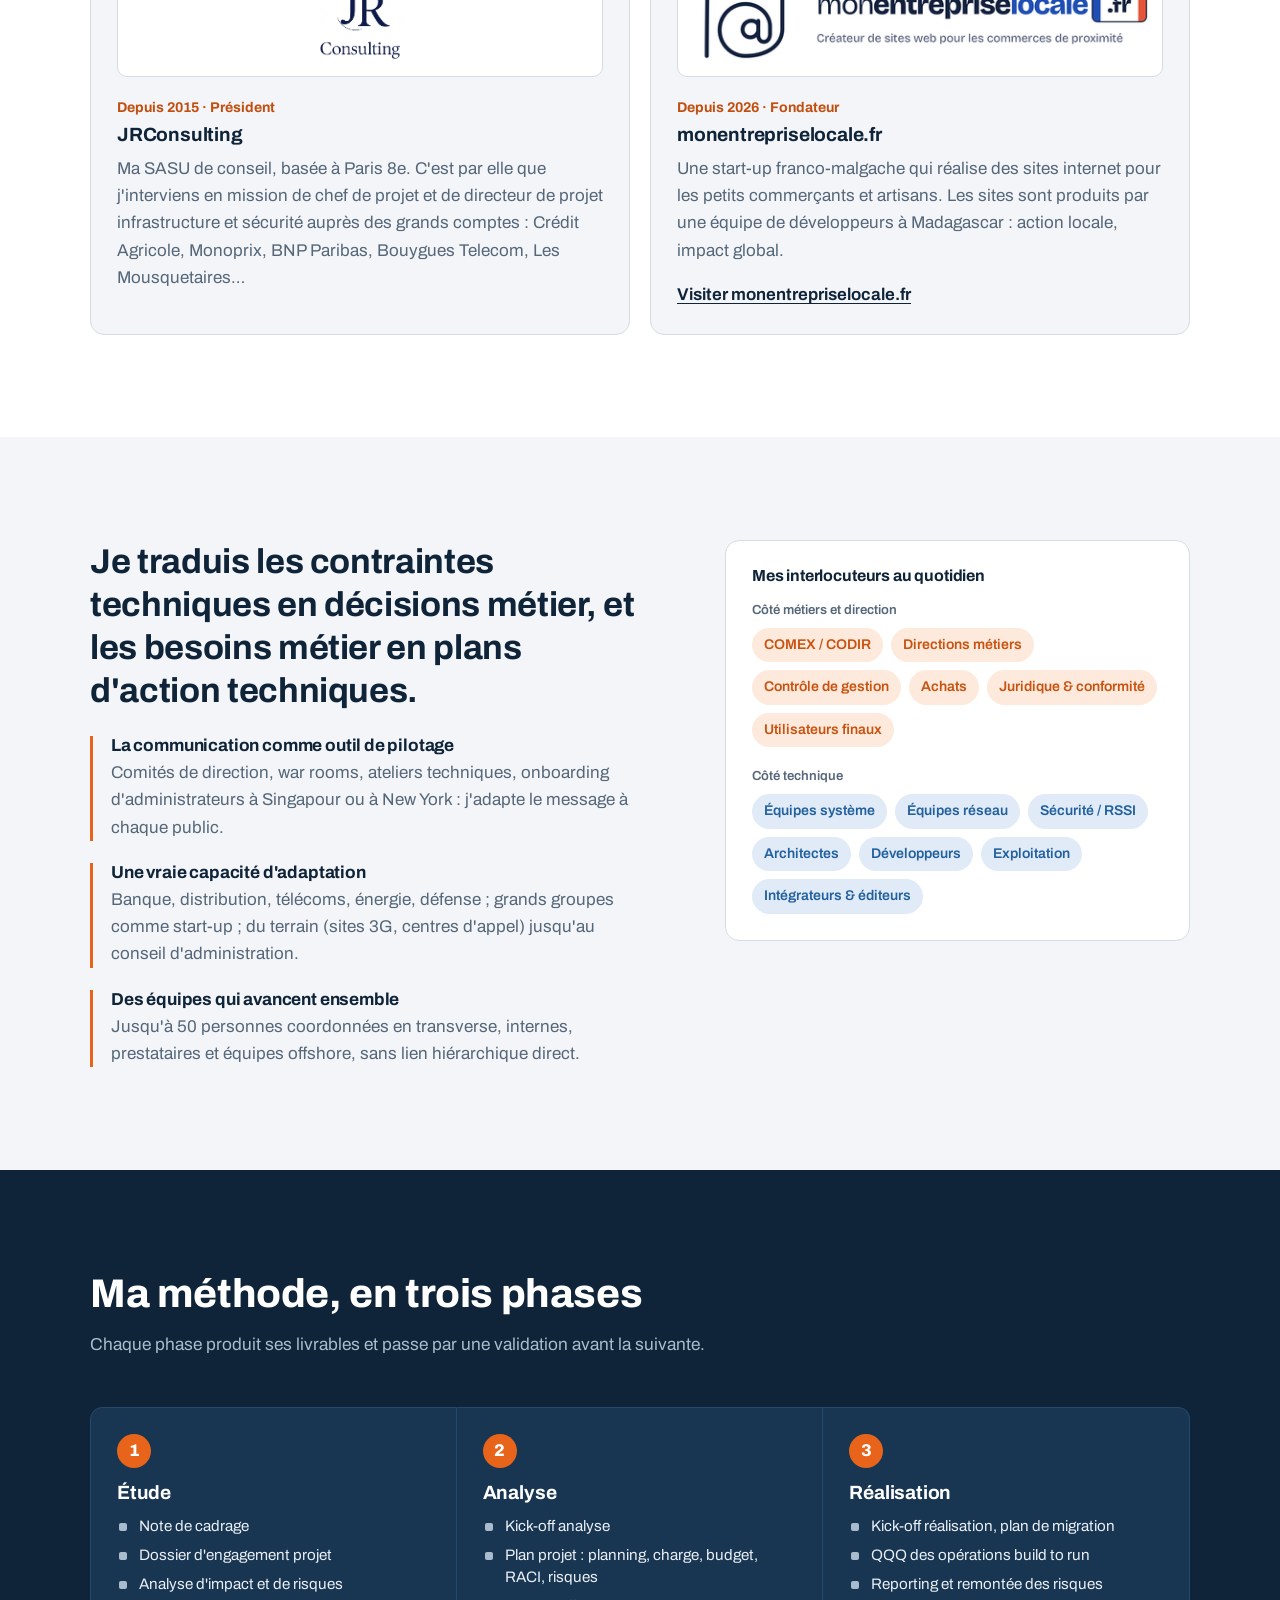
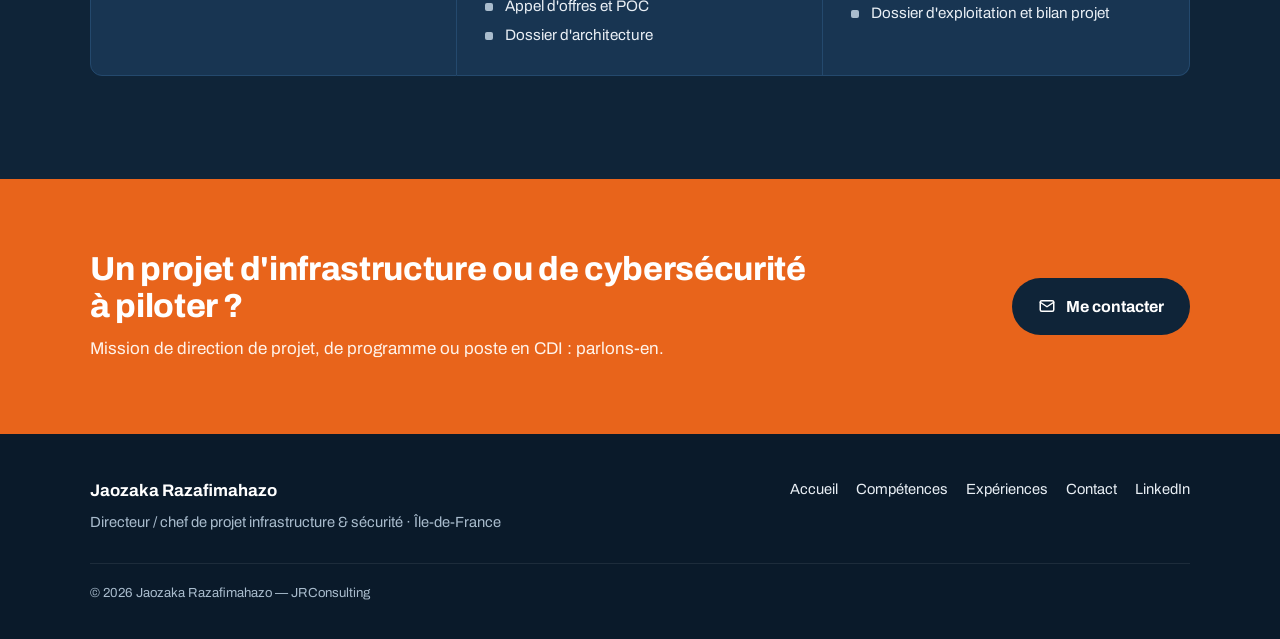
==== commit b6d4f11c: "Add files via upload" ====
--- a/index.html
+++ b/index.html
@@ -39,7 +39,7 @@
     <div>
       <h1>Jaozaka Razafimahazo</h1>
       <p class="hero-role">Directeur / chef de projet infrastructure &amp; sécurité <span>·</span> 15+ ans d'expérience</p>
-      <p class="hero-pitch">Ingénieur EPITA, je pilote des projets de transformation d'infrastructure et de cybersécurité pour la banque, la grande distribution et les télécoms. Je fais travailler ensemble les équipes techniques et les métiers, en France comme à l'international, dans le respect des coûts, des délais et de la qualité.</p>
+      <p class="hero-pitch">Ingénieur EPITA et consultant indépendant depuis 2015, je pilote des projets de transformation d'infrastructure et de cybersécurité pour la banque, la grande distribution et les télécoms. Je fais travailler ensemble les équipes techniques et les métiers, en France comme à l'international, dans le respect des coûts, des délais et de la qualité.</p>
       <div class="hero-actions">
         <a class="btn btn-primary" href="contact.html"><svg viewBox="0 0 24 24" fill="none" stroke="currentColor" stroke-width="2" stroke-linecap="round" stroke-linejoin="round" aria-hidden="true"><rect x="3" y="5" width="18" height="14" rx="2"/><path d="m3 7 9 6 9-6"/></svg>Me contacter</a>
         <a class="btn btn-ghost" href="experiences.html">Voir mes expériences</a>
@@ -102,6 +102,34 @@
   </div>
 </section>
 
+
+<section class="section section-white" aria-labelledby="ent-t">
+  <div class="wrap">
+    <div class="section-head">
+      <h2 id="ent-t">Indépendant et entrepreneur</h2>
+      <p>Je dirige ma propre structure depuis 2015 et j'ai lancé ma start-up en 2026 : je connais aussi les enjeux d'un chef d'entreprise.</p>
+    </div>
+    <div class="ventures">
+      <article class="venture">
+        <div class="venture-logo"><img src="assets/img/clients/jrconsulting.png" alt="JRConsulting" loading="lazy"></div>
+        <div>
+          <p class="venture-when">Depuis 2015 · Président</p>
+          <h3>JRConsulting</h3>
+          <p>Ma SASU de conseil, basée à Paris 8e. C'est par elle que j'interviens en mission de chef de projet et de directeur de projet infrastructure et sécurité auprès des grands comptes : Crédit Agricole, Monoprix, BNP Paribas, Bouygues Telecom, Les Mousquetaires…</p>
+        </div>
+      </article>
+      <article class="venture">
+        <div class="venture-logo"><img src="assets/img/clients/monentrepriselocale.png" alt="monentrepriselocale.fr" loading="lazy"></div>
+        <div>
+          <p class="venture-when">Depuis 2026 · Fondateur</p>
+          <h3>monentrepriselocale.fr</h3>
+          <p>Une start-up franco-malgache qui réalise des sites internet pour les petits commerçants et artisans. Les sites sont produits par une équipe de développeurs à Madagascar : action locale, impact global.</p>
+          <a class="venture-link" href="https://monentrepriselocale.fr" target="_blank" rel="noopener">Visiter monentrepriselocale.fr</a>
+        </div>
+      </article>
+    </div>
+  </div>
+</section>
 <section class="section" aria-labelledby="talk-t">
   <div class="wrap talk">
     <div>
--- a/assets/css/style.css
+++ b/assets/css/style.css
@@ -0,0 +1,489 @@
+/* =========================================================
+   Jaozaka Razafimahazo — site CV
+   Palette : bleu nuit « salle serveur » + orange signal (repris du CV)
+   ========================================================= */
+/* Police Archivo (variable : graisse + largeur), hébergée localement — licence OFL */
+@font-face { font-family: "Archivo"; font-style: normal; font-display: swap; font-weight: 100 900; font-stretch: 62% 125%;
+  src: url("../fonts/archivo-latin-wdth-normal.woff2") format("woff2-variations"), url("../fonts/archivo-latin-wdth-normal.woff2") format("woff2");
+  unicode-range: U+0000-00FF,U+0131,U+0152-0153,U+02BB-02BC,U+02C6,U+02DA,U+02DC,U+0304,U+0308,U+0329,U+2000-206F,U+20AC,U+2122,U+2191,U+2193,U+2212,U+2215,U+FEFF,U+FFFD; }
+@font-face { font-family: "Archivo"; font-style: normal; font-display: swap; font-weight: 100 900; font-stretch: 62% 125%;
+  src: url("../fonts/archivo-latin-ext-wdth-normal.woff2") format("woff2-variations"), url("../fonts/archivo-latin-ext-wdth-normal.woff2") format("woff2");
+  unicode-range: U+0100-02BA,U+02BD-02C5,U+02C7-02CC,U+02CE-02D7,U+02DD-02FF,U+0304,U+0308,U+0329,U+1D00-1DBF,U+1E00-1E9F,U+1EF2-1EFF,U+2020,U+20A0-20AB,U+20AD-20C0,U+2113,U+2C60-2C7F,U+A720-A7FF; }
+
+:root {
+  --ink: #0f2438;
+  --ink-2: #183552;
+  --ink-3: #24496d;
+  --paper: #f3f5f8;
+  --white: #ffffff;
+  --signal: #e8641b;
+  --signal-dark: #c24f10;
+  --steel: #556779;
+  --rule: #d5dde5;
+  --on-ink: #e9eff5;
+  --on-ink-soft: #a9bccd;
+
+  --gp: #c9520f;      --gp-bg: #fdeadc;
+  --infra: #22609f;   --infra-bg: #e0ebf7;
+  --cyber: #0c7465;   --cyber-bg: #dbf1ec;
+  --support: #5a45b0; --support-bg: #ebe8f8;
+  --app: #a12d68;     --app-bg: #f8e3ee;
+
+  --font: "Archivo", system-ui, -apple-system, "Segoe UI", sans-serif;
+  --wide: 115%;
+  --max: 1180px;
+  --gutter: clamp(16px, 4vw, 40px);
+  --radius: 10px;
+}
+
+*, *::before, *::after { box-sizing: border-box; }
+html { -webkit-text-size-adjust: 100%; scroll-behavior: smooth; }
+@media (prefers-reduced-motion: reduce) { html { scroll-behavior: auto; } }
+body {
+  margin: 0;
+  font-family: var(--font);
+  font-size: 17px;
+  line-height: 1.6;
+  color: var(--ink);
+  background: var(--paper);
+  font-variation-settings: "wdth" 100;
+}
+img { max-width: 100%; display: block; }
+a { color: inherit; }
+:focus-visible { outline: 3px solid var(--signal); outline-offset: 3px; border-radius: 4px; }
+
+h1, h2, h3 { font-stretch: var(--wide); line-height: 1.12; margin: 0; letter-spacing: -0.01em; }
+h1 { font-size: clamp(2.3rem, 5.2vw, 4rem); font-weight: 800; }
+h2 { font-size: clamp(1.7rem, 3.2vw, 2.5rem); font-weight: 750; }
+h3 { font-size: 1.2rem; font-weight: 700; }
+p { margin: 0 0 1em; }
+
+.wrap { max-width: var(--max); margin: 0 auto; padding: 0 var(--gutter); }
+.skip { position: absolute; left: -999px; top: 8px; background: var(--white); padding: 8px 12px; z-index: 100; }
+.skip:focus { left: 8px; }
+.sr-only { position: absolute; width: 1px; height: 1px; overflow: hidden; clip: rect(0 0 0 0); white-space: nowrap; }
+
+/* ---------- Boutons ---------- */
+.btn {
+  display: inline-flex; align-items: center; gap: 10px;
+  padding: 14px 24px; border-radius: 999px;
+  font: inherit; font-weight: 700; font-size: 1rem; text-decoration: none;
+  border: 2px solid transparent; cursor: pointer;
+  transition: background-color .15s, color .15s, border-color .15s;
+}
+.btn svg { width: 18px; height: 18px; flex: none; }
+.btn-primary { background: var(--signal); color: var(--white); }
+.btn-primary:hover { background: var(--signal-dark); }
+.btn-ghost { border-color: currentColor; color: inherit; background: transparent; }
+.btn-ghost:hover { background: rgba(255,255,255,.08); }
+.on-light .btn-ghost:hover { background: rgba(15,36,56,.05); }
+
+/* ---------- En-tête ---------- */
+.site-header {
+  position: sticky; top: 0; z-index: 50;
+  background: rgba(255,255,255,.96);
+  backdrop-filter: saturate(1.4) blur(8px);
+  border-bottom: 1px solid var(--rule);
+}
+.site-header .wrap { display: flex; align-items: center; justify-content: space-between; height: 68px; gap: 16px; }
+.brand { display: flex; align-items: center; gap: 12px; text-decoration: none; }
+.brand-mark {
+  width: 38px; height: 38px; border-radius: 8px; background: var(--ink); color: var(--white);
+  display: grid; place-items: center; font-weight: 800; font-stretch: 120%; font-size: .95rem;
+  position: relative;
+}
+.brand-mark::after { content: ""; position: absolute; right: 5px; bottom: 5px; width: 6px; height: 6px; border-radius: 50%; background: var(--signal); }
+.brand-name { font-weight: 750; font-stretch: var(--wide); line-height: 1.1; font-size: 1rem; }
+.brand-name small { display: block; font-weight: 500; font-stretch: 100%; color: var(--steel); font-size: .78rem; }
+.nav { display: flex; align-items: center; gap: 6px; }
+.nav a { white-space: nowrap; text-decoration: none; font-weight: 600; font-size: .95rem; padding: 8px 12px; border-radius: 8px; }
+.nav a:hover { background: var(--paper); }
+.nav a[aria-current="page"] { color: var(--signal-dark); box-shadow: inset 0 -2px 0 var(--signal); border-radius: 0; }
+.nav .btn { padding: 10px 18px; margin-left: 8px; }
+.nav .btn[aria-current="page"] { box-shadow: none; border-radius: 999px; color: var(--white); }
+.nav-toggle { display: none; background: none; border: 0; padding: 8px; cursor: pointer; color: var(--ink); }
+.nav-toggle svg { width: 28px; height: 28px; }
+
+@media (max-width: 1000px) {
+  .nav-toggle { display: block; }
+  .nav {
+    position: absolute; left: 0; right: 0; top: 68px; background: var(--white);
+    flex-direction: column; align-items: stretch; padding: 8px var(--gutter) 20px;
+    border-bottom: 1px solid var(--rule); display: none;
+  }
+  .nav.open { display: flex; }
+  .nav a { padding: 12px 8px; }
+  .nav a[aria-current="page"] { box-shadow: inset 3px 0 0 var(--signal); padding-left: 14px; }
+  .nav .btn { margin: 10px 0 0; justify-content: center; }
+}
+
+/* ---------- Héros (accueil) ---------- */
+.hero { background: var(--ink); color: var(--on-ink); padding: clamp(48px, 7vw, 88px) 0 clamp(56px, 7vw, 96px); overflow: hidden; }
+.hero-grid { display: grid; grid-template-columns: minmax(0, 2fr) minmax(0, 3fr); gap: clamp(32px, 5vw, 64px); align-items: center; }
+.hero h1 { color: var(--white); font-size: clamp(2.3rem, 4.6vw, 3.6rem); }
+.hero-role { font-size: clamp(1.1rem, 1.8vw, 1.35rem); font-weight: 600; color: var(--white); margin: 18px 0 18px; font-stretch: 105%; }
+.hero-role span { color: var(--signal); }
+.hero-pitch { color: var(--on-ink-soft); max-width: 34em; font-size: 1.05rem; }
+.hero-actions { display: flex; flex-wrap: wrap; gap: 12px; margin-top: 28px; }
+
+/* Le pont métiers ⟷ technique */
+.bridge { position: relative; display: grid; grid-template-columns: 1fr 160px 1fr; align-items: center; gap: clamp(32px, 4vw, 52px); }
+.bridge-lines { position: absolute; inset: 0; width: 100%; height: 100%; pointer-events: none; overflow: visible; }
+.bridge-lines path { fill: none; stroke: var(--on-ink-soft); stroke-opacity: .75; stroke-width: 1.6; }
+.bridge-lines path.t { stroke: var(--signal); stroke-opacity: .9; }
+.bridge-col { display: flex; flex-direction: column; gap: 12px; position: relative; z-index: 1; }
+.bridge-col h2 { font-size: .9rem; font-weight: 700; color: var(--on-ink-soft); font-stretch: 100%; letter-spacing: 0; margin-bottom: 4px; }
+.bridge-col.tech { align-items: flex-start; }
+.bridge-col.biz { align-items: flex-end; text-align: right; }
+.pill {
+  display: inline-flex; align-items: center; gap: 8px;
+  padding: 9px 14px; border-radius: 999px; font-size: .9rem; font-weight: 600; line-height: 1.2; white-space: nowrap;
+  background: var(--ink-2); border: 1px solid var(--ink-3); color: var(--white);
+}
+.pill svg { width: 16px; height: 16px; flex: none; color: var(--on-ink-soft); }
+.tech .pill svg { color: var(--signal); }
+.bridge-core { position: relative; z-index: 1; text-align: center; }
+.bridge-core img {
+  max-width: none; width: 160px; height: auto; aspect-ratio: 1; object-fit: cover; border-radius: 50%;
+  border: 4px solid var(--signal); box-shadow: 0 0 0 10px rgba(232,100,27,.14);
+}
+.bridge-caption { grid-column: 1 / -1; text-align: center; margin: 8px 0 0; font-size: .95rem; color: var(--on-ink-soft); font-weight: 600; position: relative; z-index: 1; }
+.bridge-caption strong { color: var(--white); }
+
+/* chorégraphie unique au chargement */
+.js .bridge-lines path { stroke-dasharray: var(--len); stroke-dashoffset: var(--len); }
+.js .bridge.go .bridge-lines path { animation: draw 1s cubic-bezier(.6,.1,.3,1) forwards; animation-delay: calc(var(--i) * 70ms + 250ms); }
+.js .bridge .pill { opacity: 0; transform: translateX(var(--dx, 0)); }
+.js .bridge.go .pill { animation: pillIn .5s ease-out forwards; animation-delay: calc(var(--i) * 70ms + 750ms); }
+@keyframes draw { to { stroke-dashoffset: 0; } }
+@keyframes pillIn { to { opacity: 1; transform: none; } }
+@media (prefers-reduced-motion: reduce) {
+  .js .bridge-lines path { stroke-dasharray: none; stroke-dashoffset: 0; }
+  .js .bridge .pill, .js .bridge.go .pill { opacity: 1; transform: none; animation: none; }
+  .js .bridge.go .bridge-lines path { animation: none; }
+}
+
+@media (max-width: 980px) {
+  .hero-grid { grid-template-columns: 1fr; }
+  .bridge { max-width: 640px; width: 100%; margin: 0 auto; }
+}
+@media (max-width: 600px) {
+  .bridge { grid-template-columns: 1fr; gap: 20px; }
+  .bridge-lines { display: none; }
+  .bridge-core { order: -1; }
+  .bridge-core img { width: 132px; margin: 0 auto; }
+  .bridge-caption { order: -1; margin: 0; }
+  .bridge-col, .bridge-col.biz, .bridge-col.tech { flex-direction: row; flex-wrap: wrap; align-items: center; justify-content: center; text-align: center; gap: 8px; }
+  .bridge-col h2 { width: 100%; margin: 4px 0 0; }
+  .pill { font-size: .85rem; padding: 8px 12px; }
+}
+
+/* ---------- Bandeau clients ---------- */
+.clients { background: var(--white); border-bottom: 1px solid var(--rule); padding: 28px 0 32px; }
+.clients-head { display: flex; justify-content: space-between; align-items: baseline; gap: 16px; flex-wrap: wrap; margin-bottom: 18px; }
+.clients-head h2 { font-size: 1.05rem; font-weight: 700; font-stretch: 105%; }
+.clients-head p { margin: 0; color: var(--steel); font-size: .92rem; }
+.marquee { overflow: hidden; mask-image: linear-gradient(90deg, transparent, #000 6%, #000 94%, transparent); -webkit-mask-image: linear-gradient(90deg, transparent, #000 6%, #000 94%, transparent); }
+.marquee-track { display: flex; gap: 20px; width: max-content; animation: scroll 55s linear infinite; }
+.marquee:hover .marquee-track, .marquee:focus-within .marquee-track { animation-play-state: paused; }
+.logo-tile { flex: none; width: 168px; height: 84px; display: grid; place-items: center; padding: 12px 18px; border: 1px solid var(--rule); border-radius: var(--radius); background: var(--white); }
+.logo-tile img { max-height: 54px; max-width: 100%; width: auto; object-fit: contain; }
+@keyframes scroll { to { transform: translateX(calc(-50% - 10px)); } }
+@media (prefers-reduced-motion: reduce) {
+  .marquee { mask-image: none; -webkit-mask-image: none; }
+  .marquee-track { animation: none; flex-wrap: wrap; width: auto; justify-content: center; }
+  .marquee-track [aria-hidden="true"] { display: none; }
+}
+
+/* ---------- Sections génériques ---------- */
+.section { padding: clamp(56px, 8vw, 104px) 0; }
+.section-white { background: var(--white); }
+.section-ink { background: var(--ink); color: var(--on-ink); }
+.section-ink h2, .section-ink h3 { color: var(--white); }
+.section-head { max-width: 44rem; margin-bottom: clamp(28px, 4vw, 48px); }
+.section-head p { color: var(--steel); font-size: 1.08rem; margin-top: 14px; }
+.section-ink .section-head p { color: var(--on-ink-soft); }
+
+/* Chiffres clés */
+.figures { display: grid; grid-template-columns: repeat(5, 1fr); border-top: 1px solid var(--rule); border-bottom: 1px solid var(--rule); }
+.figure { padding: 24px 18px 22px; border-left: 1px solid var(--rule); }
+.figure:first-child { border-left: 0; padding-left: 0; }
+.figure b { display: block; font-size: clamp(1.7rem, 2.8vw, 2.3rem); font-weight: 800; font-stretch: 120%; line-height: 1.05; color: var(--ink); }
+.figure span { display: block; margin-top: 6px; color: var(--steel); font-size: .92rem; line-height: 1.4; }
+@media (max-width: 900px) {
+  .figures { grid-template-columns: repeat(2, 1fr); }
+  .figure, .figure:first-child { border-left: 0; padding-left: 0; border-top: 1px solid var(--rule); }
+  .figure:nth-child(-n+2) { border-top: 0; }
+  .figure:nth-child(even) { padding-left: 18px; border-left: 1px solid var(--rule); }
+  .figure:last-child { grid-column: 1 / -1; padding-left: 0; border-left: 0; }
+}
+
+/* Trois casquettes */
+.roles { display: grid; grid-template-columns: repeat(3, 1fr); gap: 0; }
+.role { padding: 0 28px; border-left: 1px solid var(--rule); }
+.role:first-child { padding-left: 0; border-left: 0; }
+.role-icon { width: 44px; height: 44px; border-radius: 10px; display: grid; place-items: center; background: var(--ink); color: var(--signal); margin-bottom: 18px; }
+.role-icon svg { width: 22px; height: 22px; }
+.role h3 { margin-bottom: 10px; }
+.role > p { color: var(--steel); }
+.ticks { list-style: none; padding: 0; margin: 0; }
+.ticks li { position: relative; padding-left: 22px; margin: 7px 0; line-height: 1.45; }
+.ticks li::before { content: ""; position: absolute; left: 2px; top: .5em; width: 8px; height: 8px; border-radius: 2px; background: var(--signal); }
+@media (max-width: 900px) {
+  .roles { grid-template-columns: 1fr; gap: 36px; }
+  .role, .role:first-child { padding: 0; border-left: 0; }
+}
+
+/* La baie : couches techniques */
+.rack { border-radius: 14px; background: #0a1a2a; padding: 14px; border: 1px solid var(--ink-3); }
+.rack-unit {
+  display: grid; grid-template-columns: 14px minmax(180px, 230px) 1fr auto; align-items: center; gap: 18px;
+  padding: 18px 20px; background: var(--ink-2); border: 1px solid var(--ink-3); border-radius: 8px;
+}
+.rack-unit + .rack-unit { margin-top: 10px; }
+.led { width: 10px; height: 10px; border-radius: 50%; background: var(--signal); box-shadow: 0 0 10px rgba(232,100,27,.8); }
+.rack-unit h3 { font-size: 1.08rem; }
+.rack-unit h3 small { display: block; font-weight: 500; font-stretch: 100%; color: var(--on-ink-soft); font-size: .82rem; margin-top: 3px; }
+.chips { display: flex; flex-wrap: wrap; gap: 6px; list-style: none; padding: 0; margin: 0; }
+.chips li { font-size: .84rem; padding: 4px 10px; border-radius: 6px; background: rgba(255,255,255,.07); color: var(--on-ink); border: 1px solid rgba(255,255,255,.08); }
+.rack-years { font-weight: 800; font-stretch: 120%; font-size: 1.5rem; color: var(--white); text-align: right; line-height: 1; white-space: nowrap; }
+.rack-years small { display: block; font-size: .72rem; font-weight: 600; font-stretch: 100%; color: var(--on-ink-soft); margin-top: 4px; }
+@media (max-width: 760px) {
+  .rack { padding: 8px; }
+  .rack-unit { grid-template-columns: 10px 1fr auto; gap: 10px 12px; padding: 16px; }
+  .rack-unit .chips { grid-column: 2 / -1; }
+}
+
+/* Indépendant & entrepreneur */
+.ventures { display: grid; grid-template-columns: 1fr 1fr; gap: 20px; }
+.venture { display: grid; grid-template-columns: minmax(0, 1fr); gap: 20px; align-items: start; padding: 26px; border: 1px solid var(--rule); border-radius: 14px; background: var(--paper); }
+.venture-logo { height: 120px; display: grid; place-items: center; background: var(--white); border: 1px solid var(--rule); border-radius: 10px; padding: 12px; }
+.venture-logo img { max-height: 92px; width: auto; object-fit: contain; }
+.venture-when { margin: 0 0 4px; color: var(--signal-dark); font-weight: 700; font-size: .88rem; }
+.venture h3 { margin-bottom: 10px; }
+.venture p:last-of-type { color: var(--steel); }
+.venture-link { font-weight: 650; text-underline-offset: 3px; }
+@media (max-width: 1000px) { .ventures { grid-template-columns: 1fr; } }
+
+
+/* Communication */
+.talk { display: grid; grid-template-columns: minmax(0, 6fr) minmax(0, 5fr); gap: clamp(32px, 6vw, 80px); align-items: start; }
+.talk-statement { font-size: clamp(1.5rem, 2.8vw, 2.15rem); font-weight: 700; font-stretch: 108%; line-height: 1.25; margin: 0 0 24px; }
+.talk-points { display: grid; gap: 22px; }
+.talk-points div { border-left: 3px solid var(--signal); padding-left: 18px; }
+.talk-points h3 { font-size: 1.08rem; margin-bottom: 4px; }
+.talk-points p { margin: 0; color: var(--steel); }
+.audience { background: var(--white); border: 1px solid var(--rule); border-radius: 14px; padding: 26px; }
+.audience h3 { font-size: 1rem; margin-bottom: 14px; }
+.audience-row { display: flex; flex-wrap: wrap; gap: 8px; margin-bottom: 18px; }
+.audience-row:last-child { margin-bottom: 0; }
+.audience-row span { font-size: .88rem; font-weight: 600; padding: 6px 12px; border-radius: 999px; }
+.audience-row.biz span { background: var(--gp-bg); color: var(--gp); }
+.audience-row.tech span { background: var(--infra-bg); color: var(--infra); }
+.audience small { display: block; color: var(--steel); font-size: .82rem; font-weight: 600; margin-bottom: 8px; }
+@media (max-width: 900px) { .talk { grid-template-columns: 1fr; } }
+
+/* Méthode en 3 phases */
+.phases { display: grid; grid-template-columns: repeat(3, 1fr); gap: 0; counter-reset: ph; }
+.phase { position: relative; padding: 26px 26px 22px; background: var(--ink-2); border: 1px solid var(--ink-3); }
+.phase:first-child { border-radius: 12px 0 0 12px; }
+.phase:last-child { border-radius: 0 12px 12px 0; }
+.phase + .phase { border-left: 0; }
+.phase-num { display: inline-grid; place-items: center; width: 34px; height: 34px; border-radius: 50%; background: var(--signal); color: var(--white); font-weight: 800; margin-bottom: 14px; }
+.phase h3 { margin-bottom: 12px; }
+.phase .ticks li { color: var(--on-ink); font-size: .95rem; }
+.phase .ticks li::before { background: var(--on-ink-soft); }
+@media (max-width: 860px) {
+  .phases { grid-template-columns: 1fr; }
+  .phase:first-child { border-radius: 12px 12px 0 0; }
+  .phase:last-child { border-radius: 0 0 12px 12px; }
+  .phase + .phase { border-left: 1px solid var(--ink-3); border-top: 0; }
+}
+
+/* Appel à l'action */
+.cta-band { background: var(--signal); color: var(--white); padding: clamp(44px, 6vw, 72px) 0; }
+.cta-band .wrap { display: flex; align-items: center; justify-content: space-between; gap: 28px; flex-wrap: wrap; }
+.cta-band h2 { color: var(--white); max-width: 22em; font-size: clamp(1.5rem, 2.6vw, 2.1rem); }
+.cta-band p { margin: 10px 0 0; color: #fff3ea; }
+.cta-band .btn { background: var(--ink); color: var(--white); }
+.cta-band .btn:hover { background: #000; }
+
+/* ---------- En-tête de page interne ---------- */
+.page-head { background: var(--ink); color: var(--on-ink); padding: clamp(44px, 6vw, 72px) 0 clamp(40px, 5vw, 60px); }
+.page-head h1 { color: var(--white); font-size: clamp(2rem, 4.4vw, 3.2rem); }
+.page-head p { color: var(--on-ink-soft); max-width: 40em; font-size: 1.08rem; margin: 16px 0 0; }
+
+/* ---------- Compétences ---------- */
+.skill-grid { display: grid; grid-template-columns: minmax(0, 7fr) minmax(0, 5fr); gap: clamp(28px, 4vw, 56px); }
+.skill-block { background: var(--white); border: 1px solid var(--rule); border-radius: 14px; padding: clamp(22px, 3vw, 32px); }
+.skill-block + .skill-block { margin-top: 24px; }
+.skill-block h3 { display: flex; align-items: baseline; justify-content: space-between; gap: 12px; margin-bottom: 14px; }
+.skill-block h3 small { font-size: .82rem; font-weight: 700; font-stretch: 100%; color: var(--signal-dark); white-space: nowrap; }
+.cols-2 { columns: 2 260px; column-gap: 32px; }
+.cols-2 li { break-inside: avoid; }
+.tech-grid { display: grid; grid-template-columns: repeat(3, 1fr); gap: 20px; }
+.tech-card { background: var(--white); border: 1px solid var(--rule); border-top: 4px solid var(--infra); border-radius: 12px; padding: 24px; }
+.tech-card.sec { border-top-color: var(--cyber); }
+.tech-card h3 { margin-bottom: 4px; }
+.tech-card .yrs { color: var(--steel); font-size: .9rem; font-weight: 600; margin-bottom: 14px; display: block; }
+.other-grid { display: grid; grid-template-columns: repeat(5, 1fr); gap: 0; margin-top: 24px; border: 1px solid var(--rule); border-radius: 12px; background: var(--white); }
+.other { padding: 20px; border-left: 1px solid var(--rule); }
+.other:first-child { border-left: 0; }
+.other h3 { font-size: .98rem; margin-bottom: 10px; }
+.other .chips li { background: var(--paper); color: var(--ink); border-color: var(--rule); }
+@media (max-width: 980px) {
+  .skill-grid, .tech-grid { grid-template-columns: 1fr; }
+  .other-grid { grid-template-columns: 1fr 1fr; }
+  .other { border-left: 0; border-top: 1px solid var(--rule); }
+  .other:nth-child(-n+2) { border-top: 0; }
+  .other:nth-child(even) { border-left: 1px solid var(--rule); }
+}
+@media (max-width: 520px) {
+  .other-grid { grid-template-columns: 1fr; }
+  .other:nth-child(even) { border-left: 0; }
+  .other:nth-child(2) { border-top: 1px solid var(--rule); }
+}
+
+/* Projets par centre de compétence */
+.centers { display: grid; grid-template-columns: repeat(5, 1fr); gap: 14px; }
+.center { background: var(--ink-2); border: 1px solid var(--ink-3); border-radius: 12px; padding: 18px 14px 14px; }
+.center h3 { font-size: 1rem; margin-bottom: 14px; padding: 0 4px; }
+.center ul { list-style: none; padding: 0; margin: 0; display: grid; gap: 8px; }
+.center li { background: rgba(255,255,255,.06); border: 1px solid rgba(255,255,255,.08); border-radius: 8px; padding: 10px 12px; font-size: .88rem; line-height: 1.4; color: var(--on-ink); }
+.center li.big { border-color: rgba(232,100,27,.55); }
+.big-flag { display: inline-block; font-size: .7rem; font-weight: 700; color: var(--white); background: var(--signal); border-radius: 4px; padding: 1px 6px; margin-bottom: 5px; }
+.legend { color: var(--on-ink-soft); font-size: .9rem; margin-top: 18px; }
+@media (max-width: 1080px) { .centers { grid-template-columns: repeat(3, 1fr); } }
+@media (max-width: 720px) { .centers { grid-template-columns: 1fr 1fr; } }
+@media (max-width: 480px) { .centers { grid-template-columns: 1fr; } }
+
+/* ---------- Tags ---------- */
+.tag { display: inline-flex; align-items: center; gap: 6px; font-size: .78rem; font-weight: 700; padding: 3px 10px; border-radius: 999px; line-height: 1.5; white-space: nowrap; }
+.tag::before { content: ""; width: 7px; height: 7px; border-radius: 50%; background: currentColor; }
+.tag-gp { background: var(--gp-bg); color: var(--gp); }
+.tag-infra { background: var(--infra-bg); color: var(--infra); }
+.tag-cyber { background: var(--cyber-bg); color: var(--cyber); }
+.tag-support { background: var(--support-bg); color: var(--support); }
+.tag-app { background: var(--app-bg); color: var(--app); }
+
+/* ---------- Expériences ---------- */
+.toolbar { display: flex; justify-content: space-between; align-items: center; gap: 14px; flex-wrap: wrap; margin-bottom: 22px; }
+.filters { display: flex; flex-wrap: wrap; gap: 8px; }
+.filter {
+  font: inherit; font-size: .9rem; font-weight: 600; cursor: pointer;
+  padding: 8px 14px; border-radius: 999px; border: 1px solid var(--rule); background: var(--white); color: var(--ink);
+  display: inline-flex; align-items: center; gap: 8px;
+}
+.filter .n { font-size: .78rem; color: var(--steel); font-weight: 700; }
+.filter[aria-pressed="true"] { background: var(--ink); color: var(--white); border-color: var(--ink); }
+.filter[aria-pressed="true"] .n { color: var(--on-ink-soft); }
+.filter:not([data-f="all"])::before { content: ""; width: 8px; height: 8px; border-radius: 50%; }
+.filter[data-f="gp"]::before { background: var(--gp); }
+.filter[data-f="infra"]::before { background: var(--infra); }
+.filter[data-f="cyber"]::before { background: var(--cyber); }
+.filter[data-f="support"]::before { background: var(--support); }
+.filter[data-f="app"]::before { background: var(--app); }
+.linkbtn { font: inherit; font-size: .9rem; font-weight: 600; background: none; border: 0; color: var(--ink); text-decoration: underline; text-underline-offset: 3px; cursor: pointer; padding: 6px 2px; }
+
+.timeline { list-style: none; margin: 0; padding: 0; position: relative; }
+.timeline::before { content: ""; position: absolute; left: 118px; top: 8px; bottom: 8px; width: 2px; background: var(--rule); }
+.xp { position: relative; padding-left: 146px; margin-bottom: 14px; }
+.xp[hidden] { display: none; }
+.xp-date { position: absolute; left: 0; top: 22px; width: 100px; text-align: right; font-weight: 700; font-stretch: 105%; font-size: .95rem; line-height: 1.3; }
+.xp-date small { display: block; color: var(--steel); font-weight: 500; font-stretch: 100%; font-size: .78rem; }
+.xp::before { content: ""; position: absolute; left: 112px; top: 26px; width: 14px; height: 14px; border-radius: 50%; background: var(--white); border: 3px solid var(--signal); z-index: 1; }
+.xp-card { background: var(--white); border: 1px solid var(--rule); border-radius: 14px; }
+.xp-card[open] { border-color: #b9c6d3; box-shadow: 0 10px 30px -18px rgba(15,36,56,.35); }
+.xp-card summary { list-style: none; cursor: pointer; display: grid; grid-template-columns: 92px minmax(0, 1fr) 44px; gap: 20px; align-items: center; padding: 18px 20px; border-radius: 14px; }
+.xp-card summary::-webkit-details-marker { display: none; }
+.xp-logo { width: 92px; height: 64px; display: grid; place-items: center; border: 1px solid var(--rule); border-radius: 8px; padding: 8px; background: var(--white); }
+.xp-logo img { max-height: 46px; width: auto; object-fit: contain; }
+.xp-role { display: block; font-size: 1.12rem; font-weight: 700; font-stretch: var(--wide); line-height: 1.25; }
+.xp-company { font-weight: 600; color: var(--steel); margin: 2px 0 8px; font-size: .95rem; }
+.xp-company .via { font-weight: 500; font-size: .85rem; padding: 1px 8px; margin-left: 6px; border-radius: 4px; background: var(--paper); border: 1px solid var(--rule); white-space: nowrap; }
+.xp-summary { margin: 0 0 10px; font-size: .96rem; line-height: 1.5; }
+.xp-tags { display: flex; flex-wrap: wrap; gap: 6px; }
+.xp-arrow { width: 40px; height: 40px; border-radius: 50%; border: 1px solid var(--rule); display: grid; place-items: center; transition: transform .25s ease, background-color .2s; justify-self: end; }
+.xp-arrow svg { width: 18px; height: 18px; }
+.xp-card summary:hover .xp-arrow { background: var(--paper); }
+.xp-card[open] .xp-arrow { transform: rotate(180deg); background: var(--ink); color: var(--white); border-color: var(--ink); }
+.xp-body { padding: 4px 20px 24px 132px; }
+.xp-meta { display: flex; flex-wrap: wrap; gap: 8px 22px; padding: 14px 0; border-top: 1px solid var(--rule); border-bottom: 1px solid var(--rule); margin-bottom: 18px; font-size: .9rem; color: var(--steel); }
+.xp-meta b { color: var(--ink); font-weight: 650; }
+.xp-body h4 { font-size: 1rem; font-stretch: 105%; margin: 20px 0 6px; }
+.xp-body .ticks li { font-size: .97rem; }
+.env { margin-top: 20px; display: grid; gap: 10px; }
+.env div { background: var(--paper); border-radius: 8px; padding: 12px 16px; font-size: .92rem; }
+.env b { display: block; font-size: .8rem; color: var(--steel); margin-bottom: 2px; }
+@media (prefers-reduced-motion: reduce) { .xp-arrow { transition: none; } }
+@media (max-width: 760px) {
+  .timeline::before { left: 6px; }
+  .xp { padding-left: 28px; }
+  .xp::before { left: 0; top: 4px; }
+  .xp-date { position: static; width: auto; text-align: left; margin-bottom: 8px; display: flex; gap: 8px; align-items: baseline; }
+  .xp-card summary { grid-template-columns: 1fr 40px; gap: 14px; padding: 16px; }
+  .xp-logo { grid-column: 1 / -1; width: 84px; height: 54px; }
+  .xp-logo img { max-height: 38px; }
+  .xp-main { grid-column: 1; }
+  .xp-arrow { grid-column: 2; grid-row: 2; align-self: start; }
+  .xp-body { padding: 0 16px 20px; }
+}
+
+.edu { display: grid; grid-template-columns: repeat(3, 1fr); gap: 16px; }
+.edu div { background: var(--white); border: 1px solid var(--rule); border-radius: 12px; padding: 22px; }
+.edu .yrs { color: var(--signal-dark); font-weight: 700; font-size: .9rem; }
+.edu h3 { margin: 6px 0 4px; font-size: 1.08rem; }
+.edu p { margin: 0; color: var(--steel); font-size: .95rem; }
+@media (max-width: 800px) { .edu { grid-template-columns: 1fr; } }
+
+/* ---------- Contact ---------- */
+.contact-grid { display: grid; grid-template-columns: minmax(0, 7fr) minmax(0, 4fr); gap: clamp(24px, 4vw, 48px); align-items: start; }
+.form { background: var(--white); border: 1px solid var(--rule); border-radius: 16px; padding: clamp(22px, 3.5vw, 36px); }
+.form h2 { font-size: 1.5rem; margin-bottom: 6px; }
+.form > p { color: var(--steel); }
+.field-row { display: grid; grid-template-columns: 1fr 1fr; gap: 16px; }
+.field { margin-bottom: 16px; }
+.field label { display: block; font-weight: 650; font-size: .92rem; margin-bottom: 6px; }
+.field label .opt { color: var(--steel); font-weight: 500; }
+.field input, .field select, .field textarea {
+  width: 100%; font: inherit; font-size: 1rem; color: var(--ink);
+  padding: 12px 14px; border: 1px solid #b9c6d3; border-radius: 8px; background: var(--white);
+}
+.field textarea { min-height: 160px; resize: vertical; }
+.field input:focus, .field select:focus, .field textarea:focus { outline: 0; border-color: var(--signal); box-shadow: 0 0 0 3px rgba(232,100,27,.2); }
+.field input[aria-invalid="true"], .field textarea[aria-invalid="true"] { border-color: #b42318; }
+.hp { position: absolute; left: -5000px; width: 1px; height: 1px; overflow: hidden; }
+.consent { display: flex; gap: 10px; align-items: flex-start; font-size: .88rem; color: var(--steel); margin: 4px 0 20px; }
+.consent input { margin-top: 4px; width: 18px; height: 18px; accent-color: var(--signal); flex: none; }
+.form-status { margin-top: 16px; padding: 14px 16px; border-radius: 8px; font-weight: 600; display: none; }
+.form-status.ok { display: block; background: var(--cyber-bg); color: var(--cyber); }
+.form-status.err { display: block; background: #fdecea; color: #a1281b; }
+.side { display: grid; gap: 16px; }
+.side-card { background: var(--white); border: 1px solid var(--rule); border-radius: 14px; padding: 24px; }
+.side-card h3 { font-size: 1.08rem; margin-bottom: 8px; }
+.side-card p { color: var(--steel); font-size: .95rem; }
+.side-card.dark { background: var(--ink); color: var(--on-ink); border-color: var(--ink); }
+.side-card.dark h3 { color: var(--white); }
+.side-card.dark p { color: var(--on-ink-soft); }
+.side-card .btn { width: 100%; justify-content: center; }
+.contact-line { display: flex; align-items: center; gap: 12px; text-decoration: none; padding: 10px 0; font-weight: 600; word-break: break-word; }
+.contact-line + .contact-line { border-top: 1px solid var(--rule); }
+.contact-line svg { width: 22px; height: 22px; flex: none; color: var(--signal); }
+.contact-line:hover span { text-decoration: underline; text-underline-offset: 3px; }
+@media (max-width: 900px) { .contact-grid { grid-template-columns: 1fr; } }
+@media (max-width: 560px) { .field-row { grid-template-columns: 1fr; gap: 0; } }
+
+/* ---------- Pied de page ---------- */
+.site-footer { background: #0a1a2a; color: var(--on-ink-soft); padding: 44px 0 36px; font-size: .92rem; }
+.footer-grid { display: flex; justify-content: space-between; gap: 28px; flex-wrap: wrap; }
+.site-footer strong { color: var(--white); font-stretch: var(--wide); font-size: 1.05rem; }
+.site-footer p { margin: 6px 0 0; }
+.site-footer nav { display: flex; gap: 18px; flex-wrap: wrap; }
+.site-footer a { color: var(--on-ink); text-decoration: none; }
+.site-footer a:hover { text-decoration: underline; }
+.footer-bottom { margin-top: 28px; padding-top: 18px; border-top: 1px solid rgba(255,255,255,.08); font-size: .82rem; }
+
+@media print {
+  .site-header, .cta-band, .site-footer, .toolbar, .marquee { display: none; }
+  .xp-card { break-inside: avoid; }
+}
